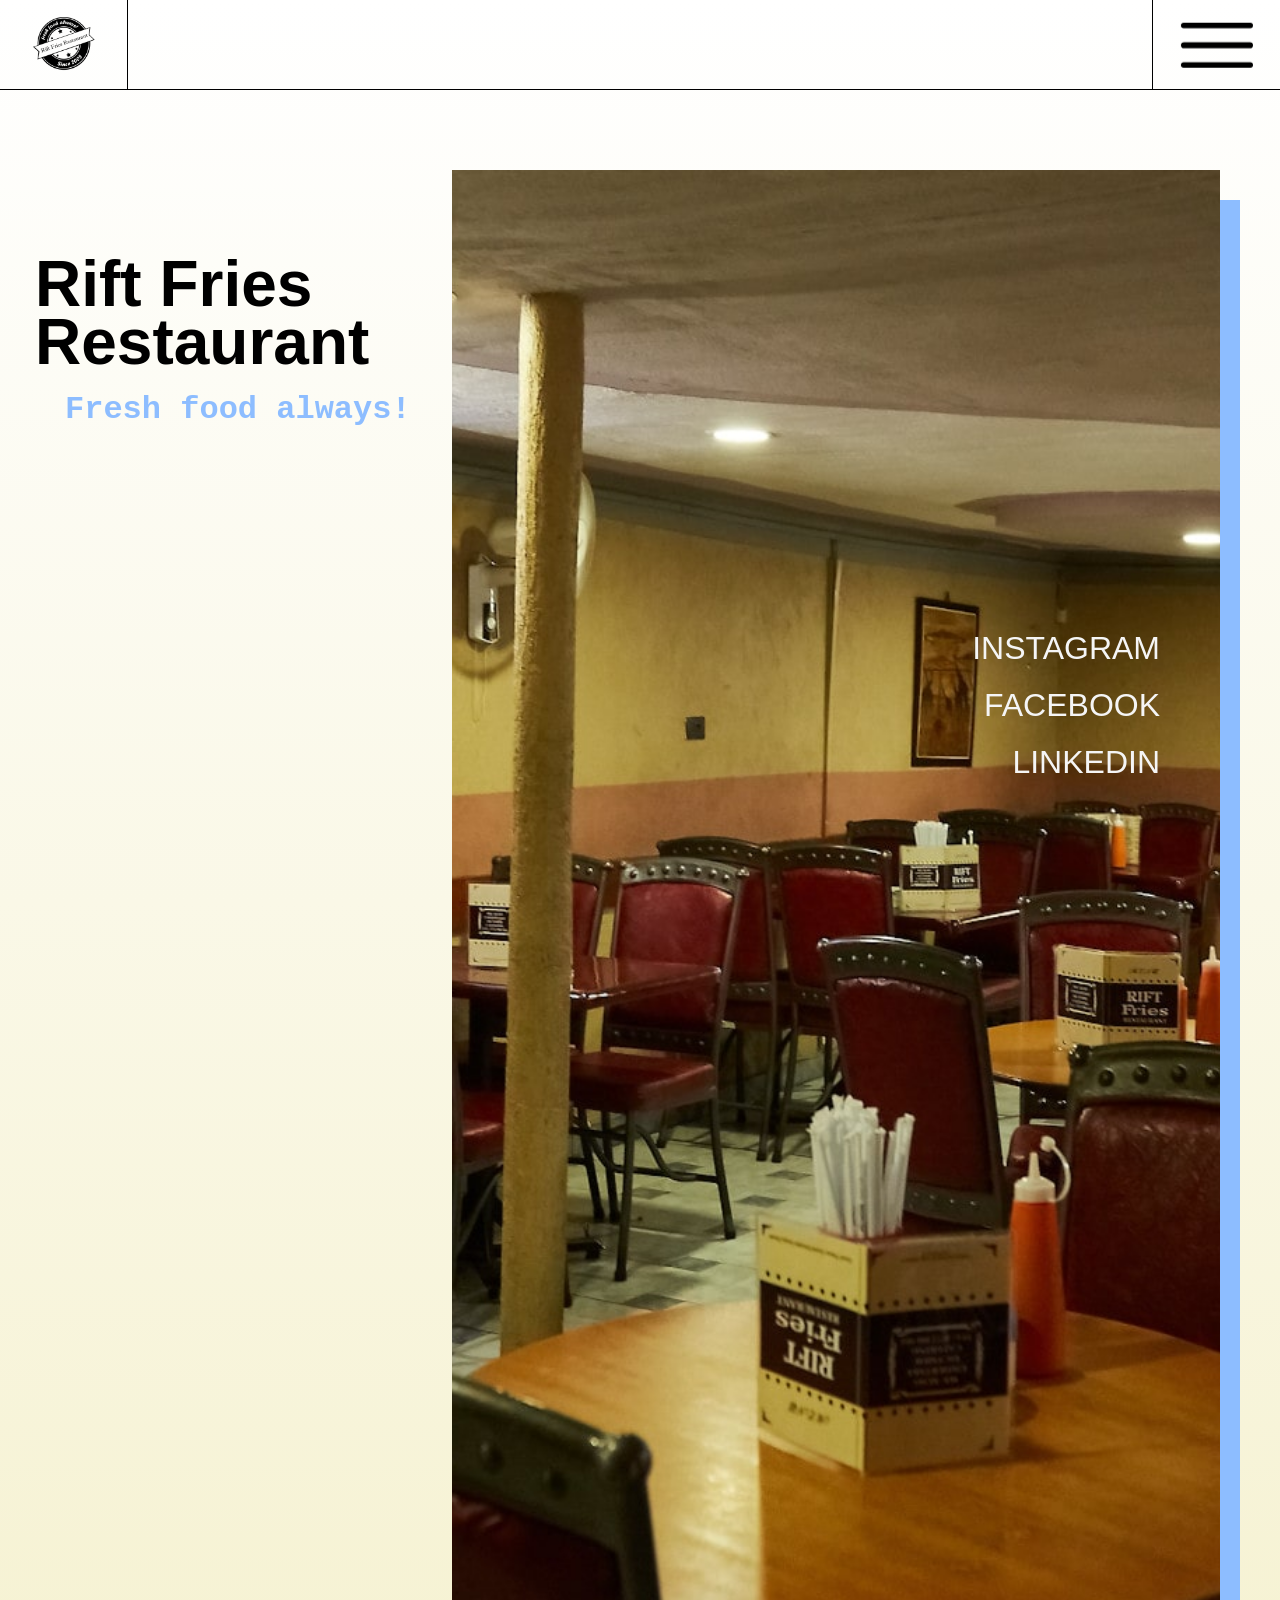
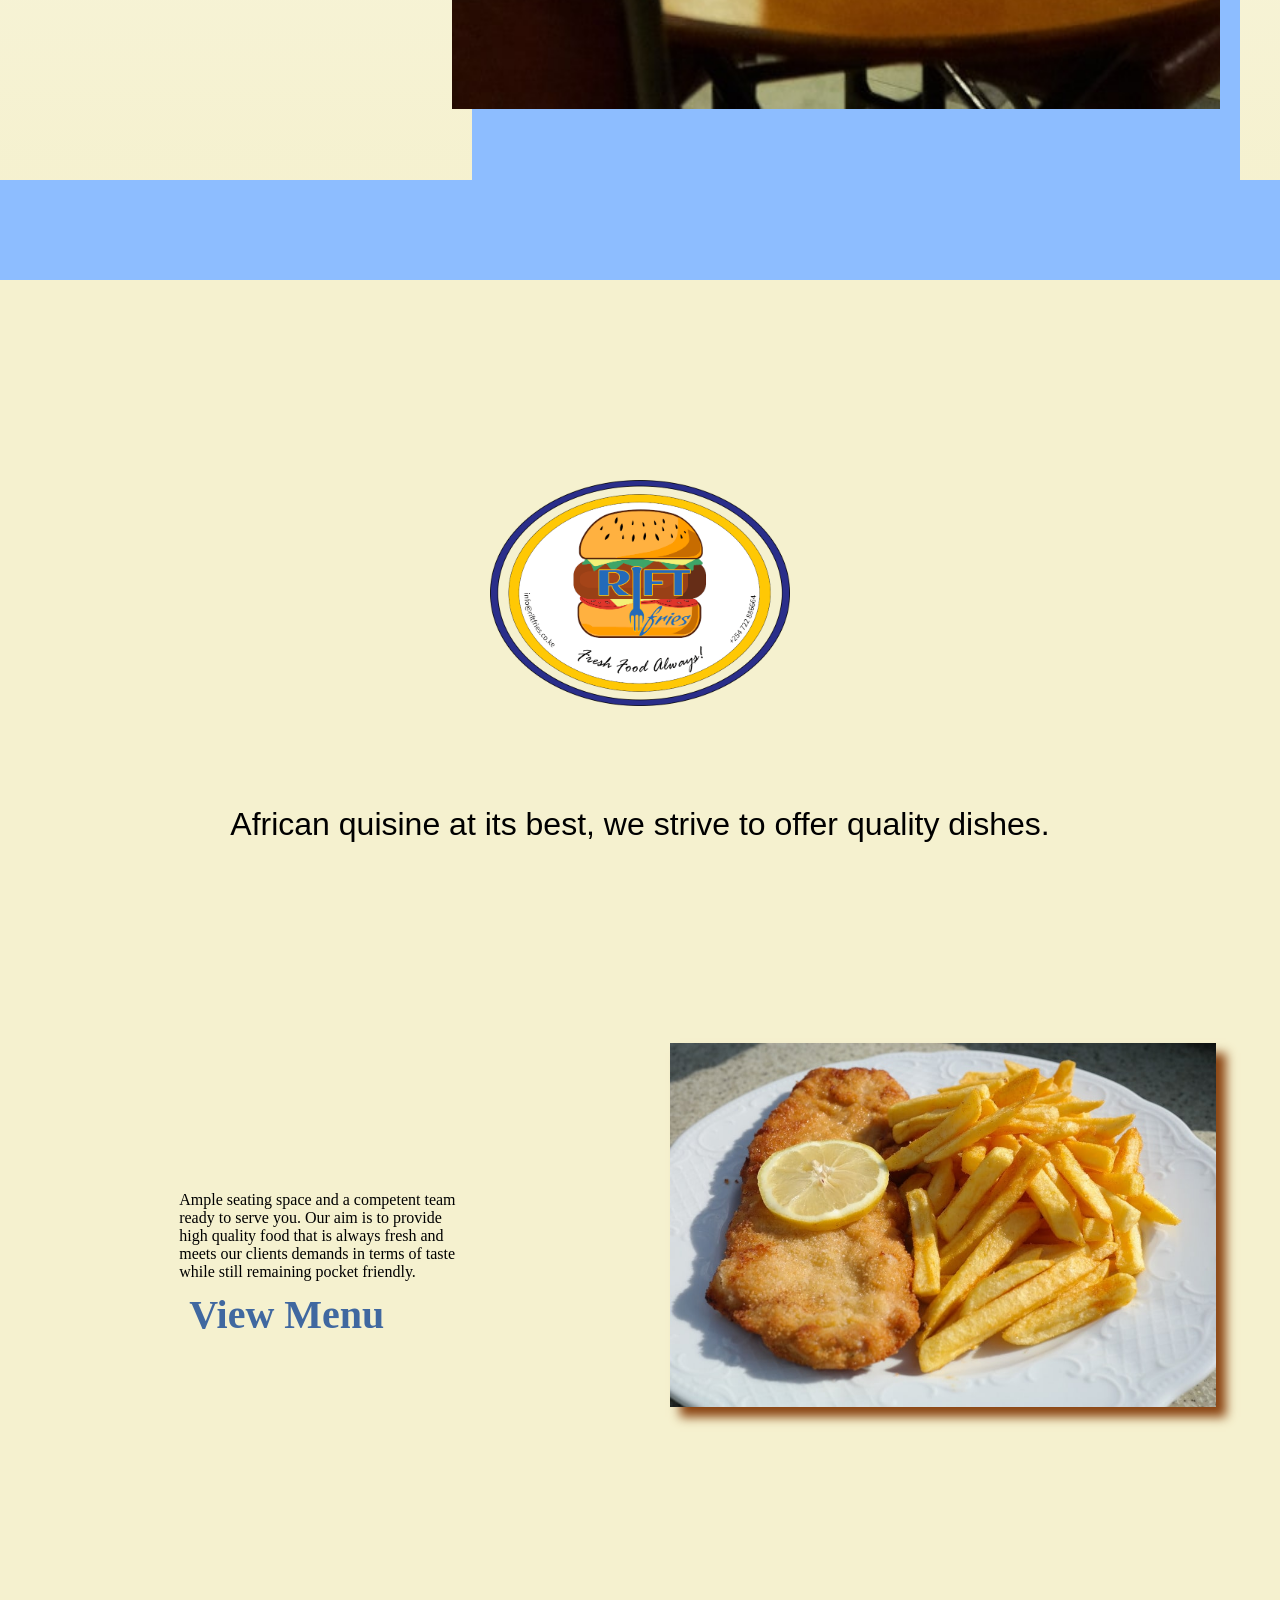
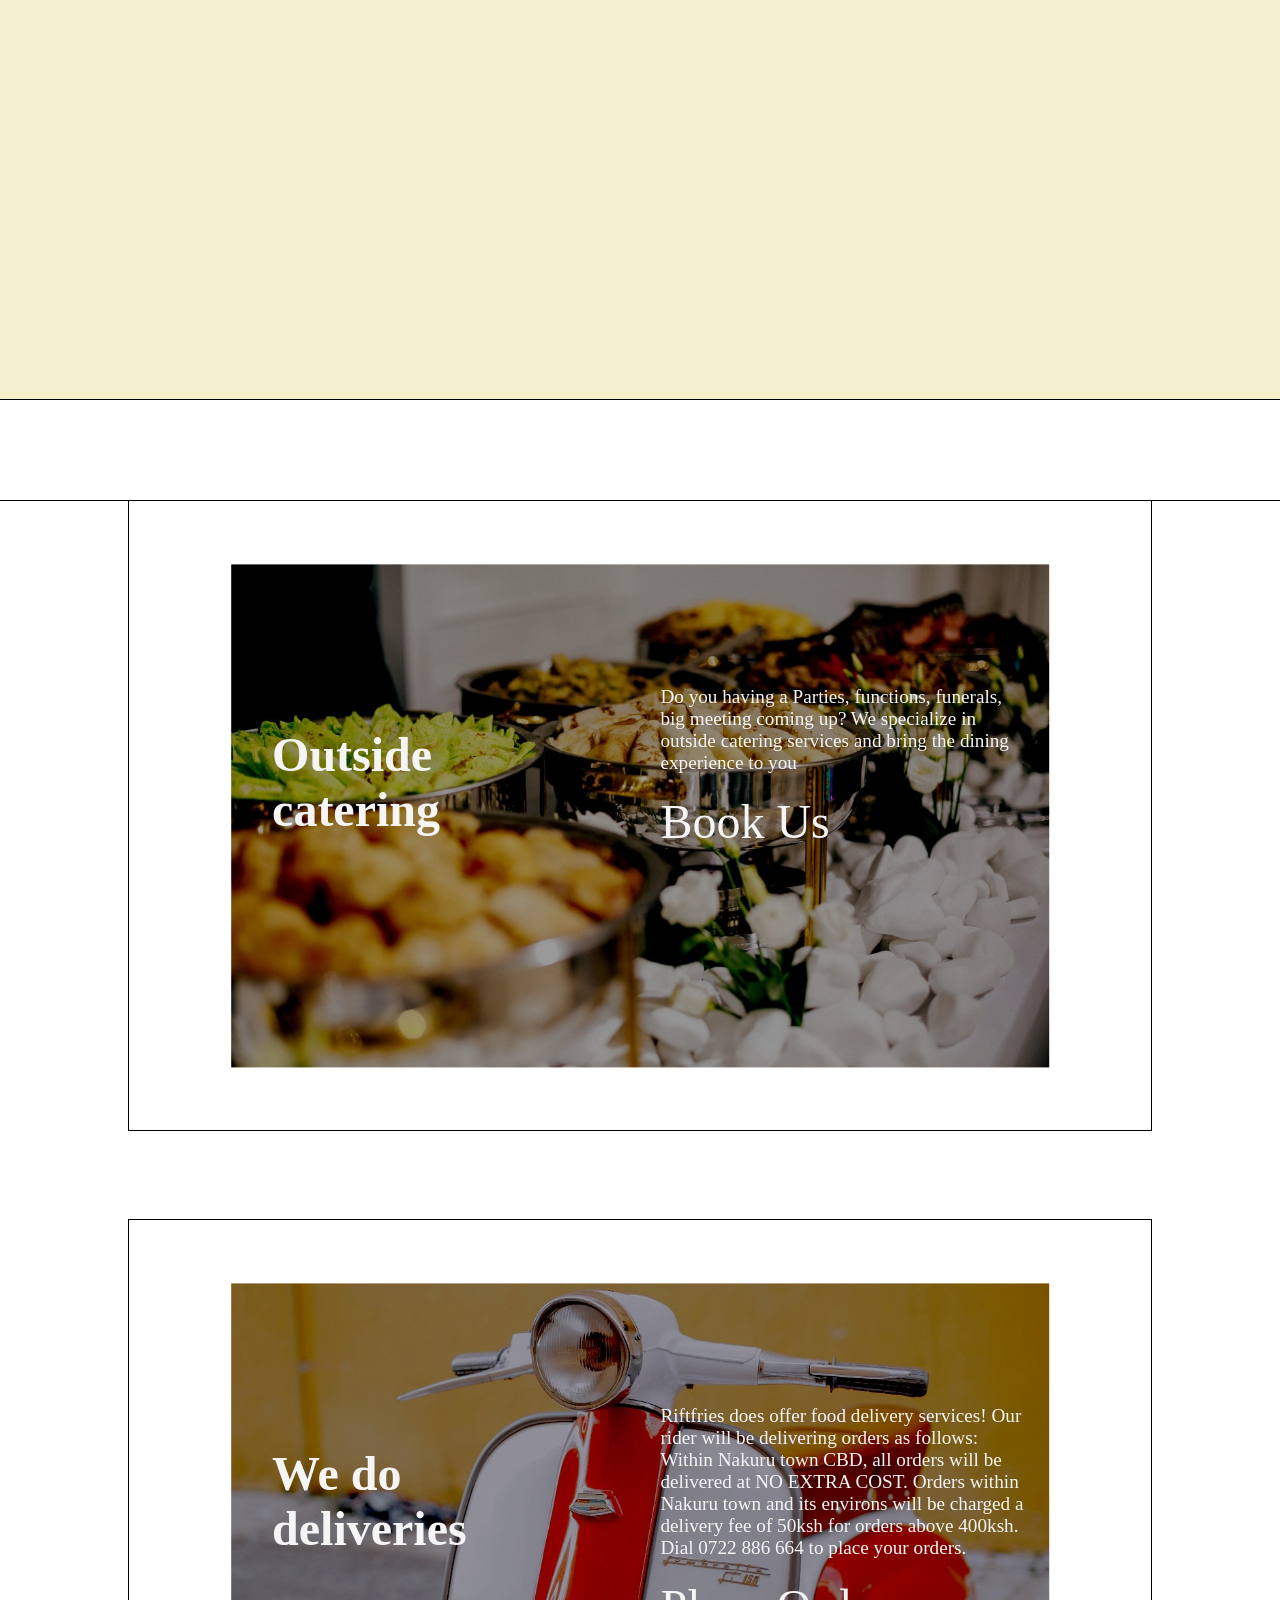
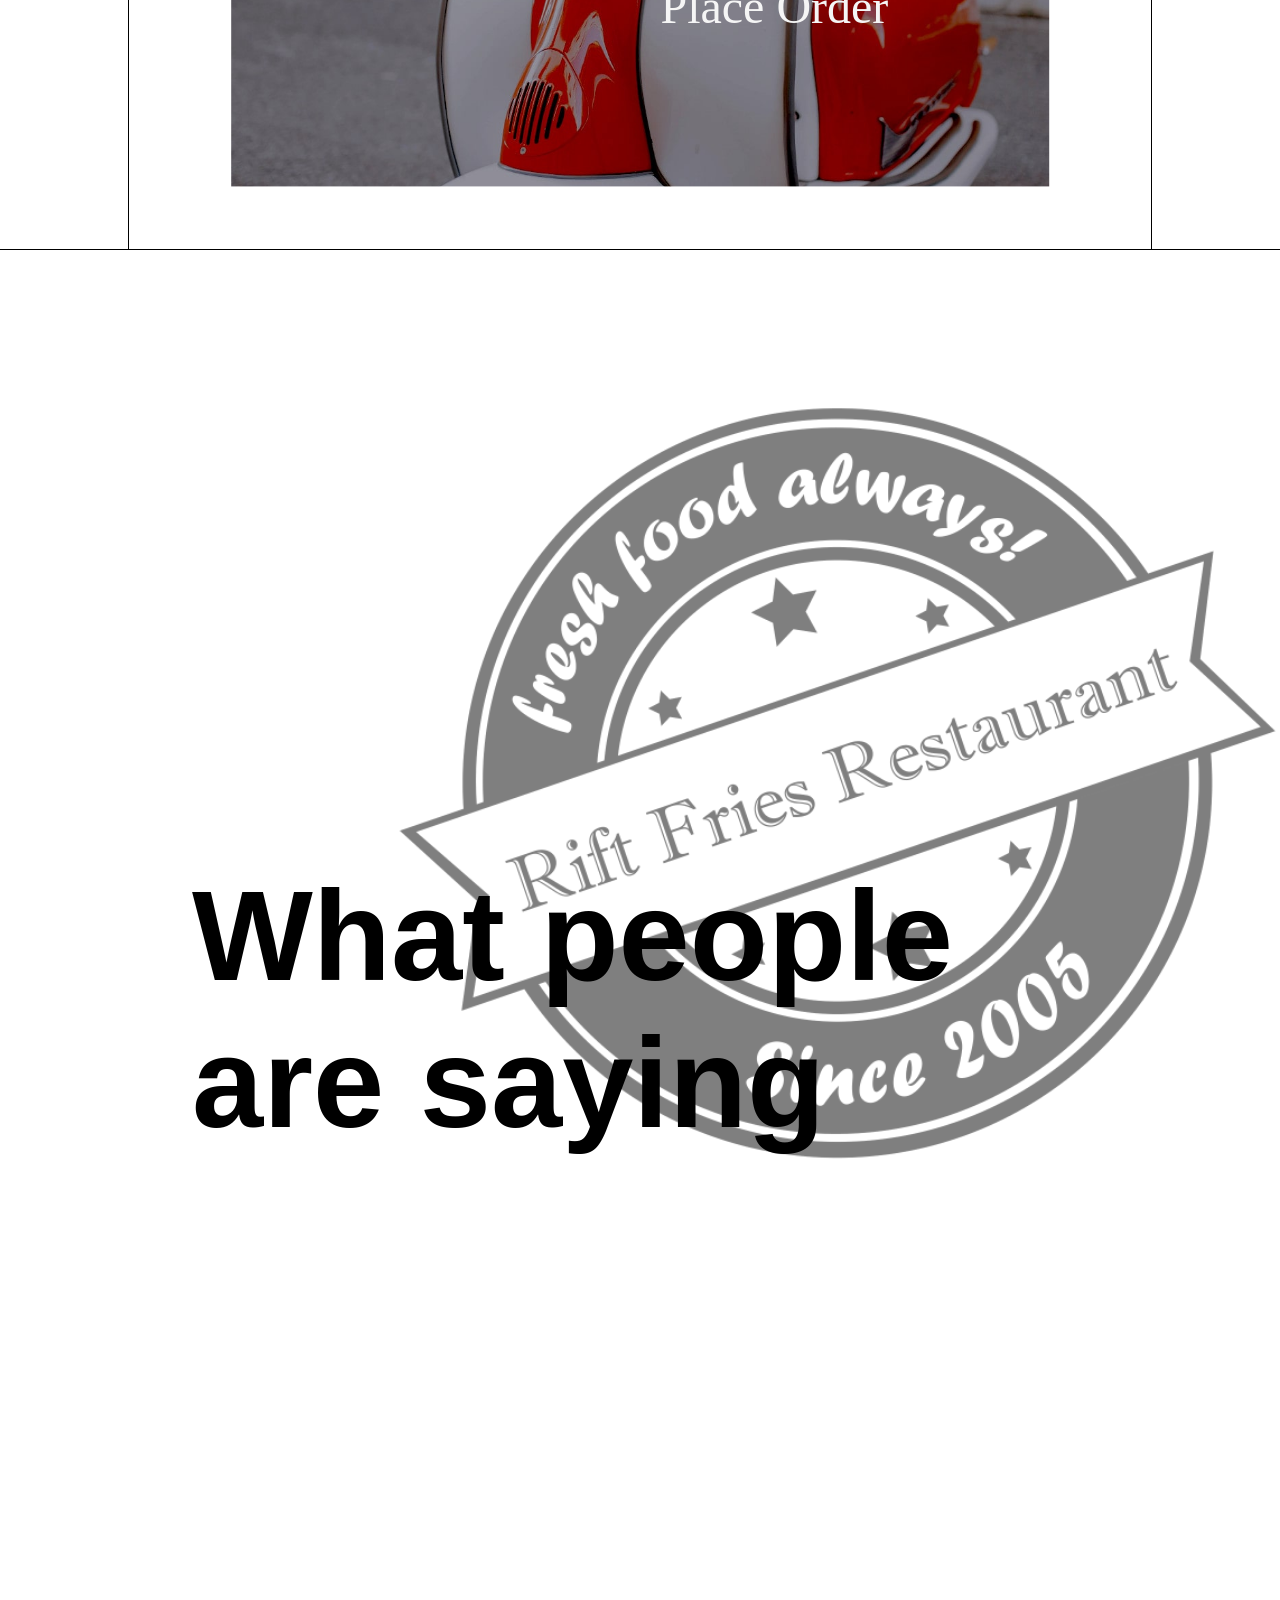
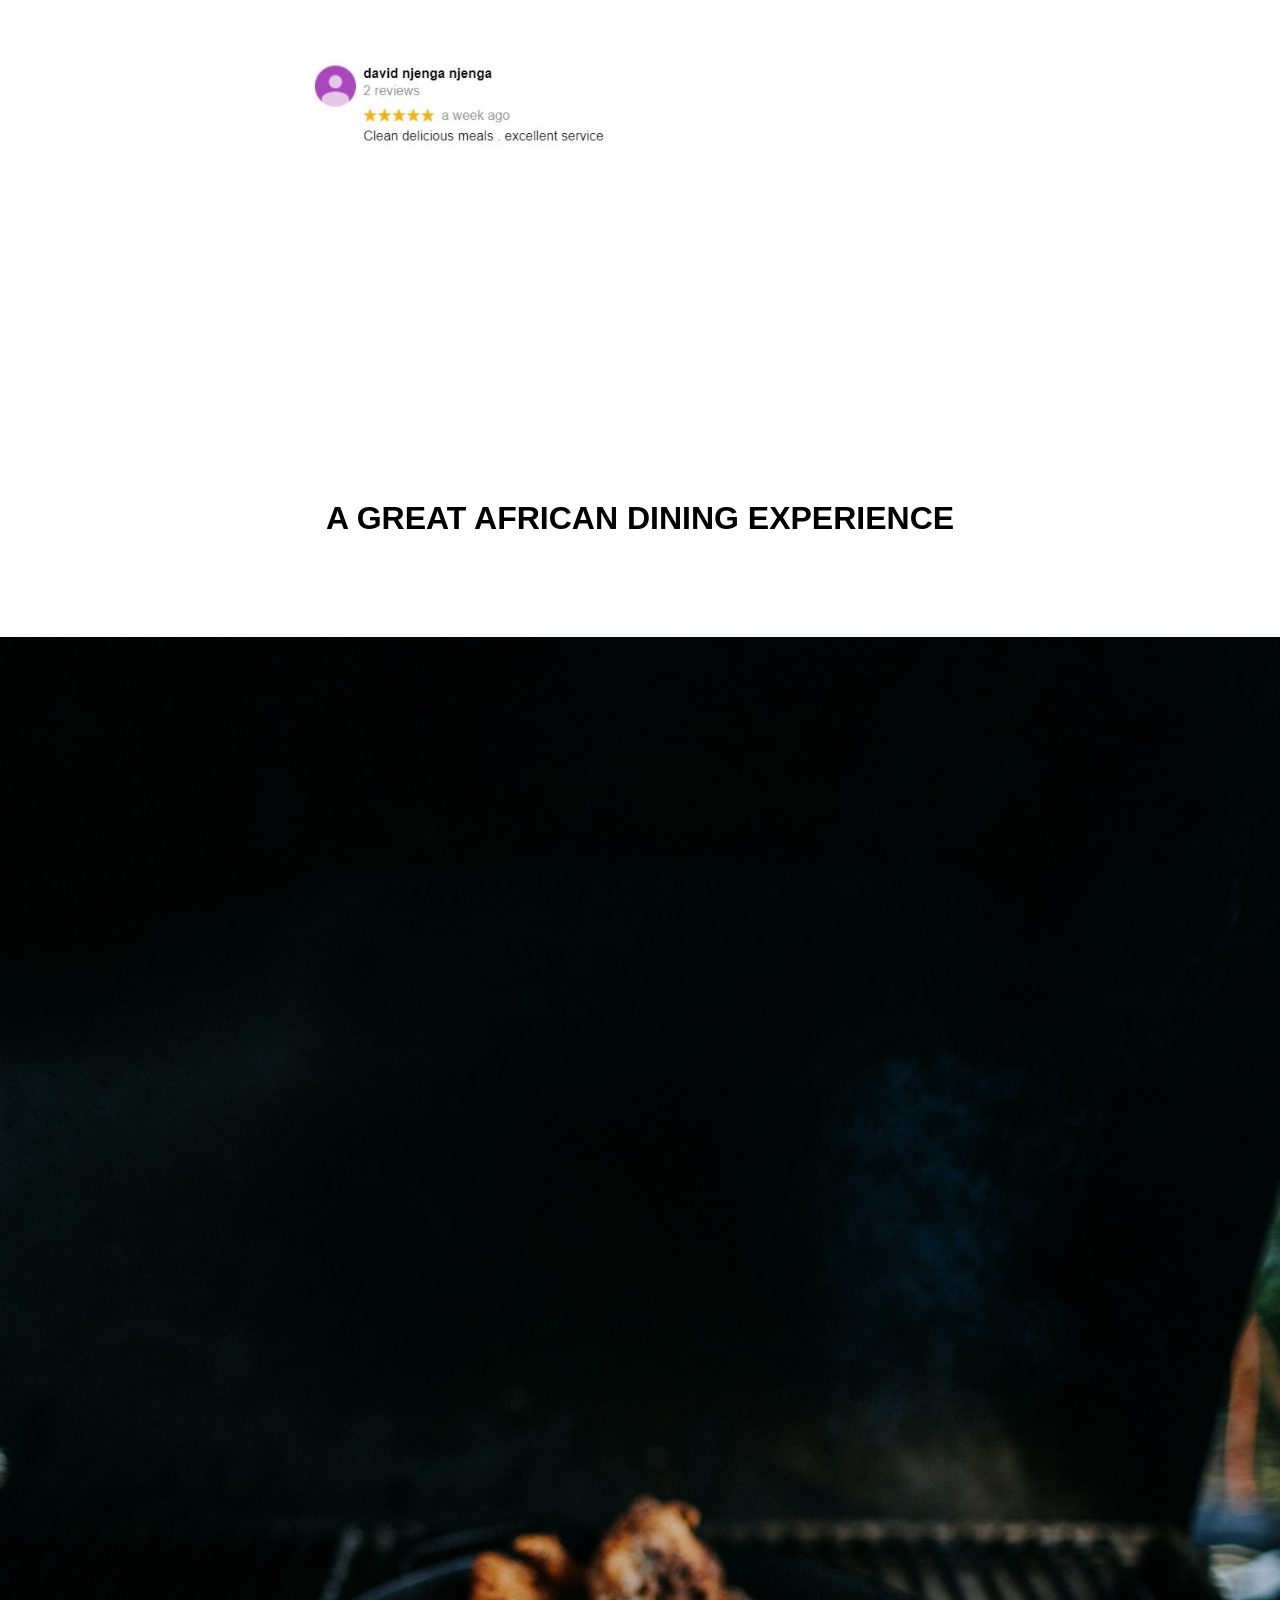
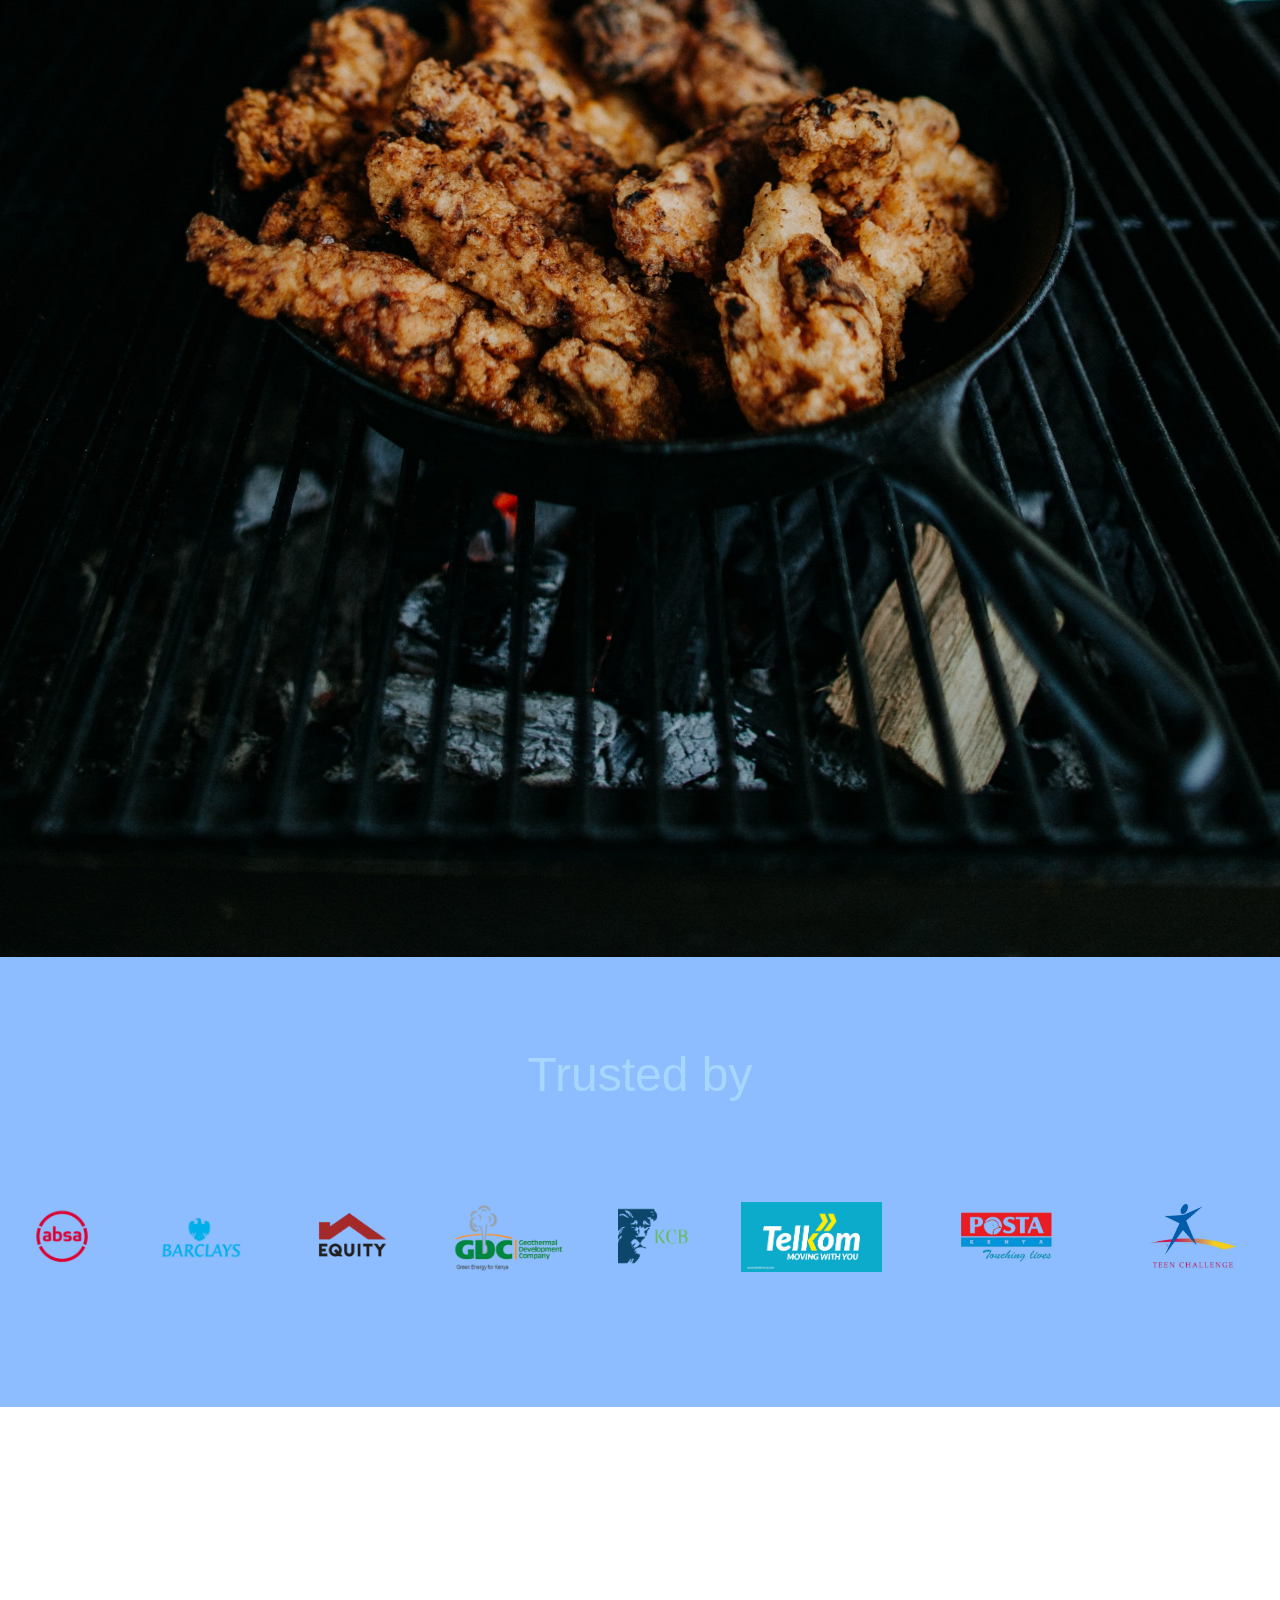
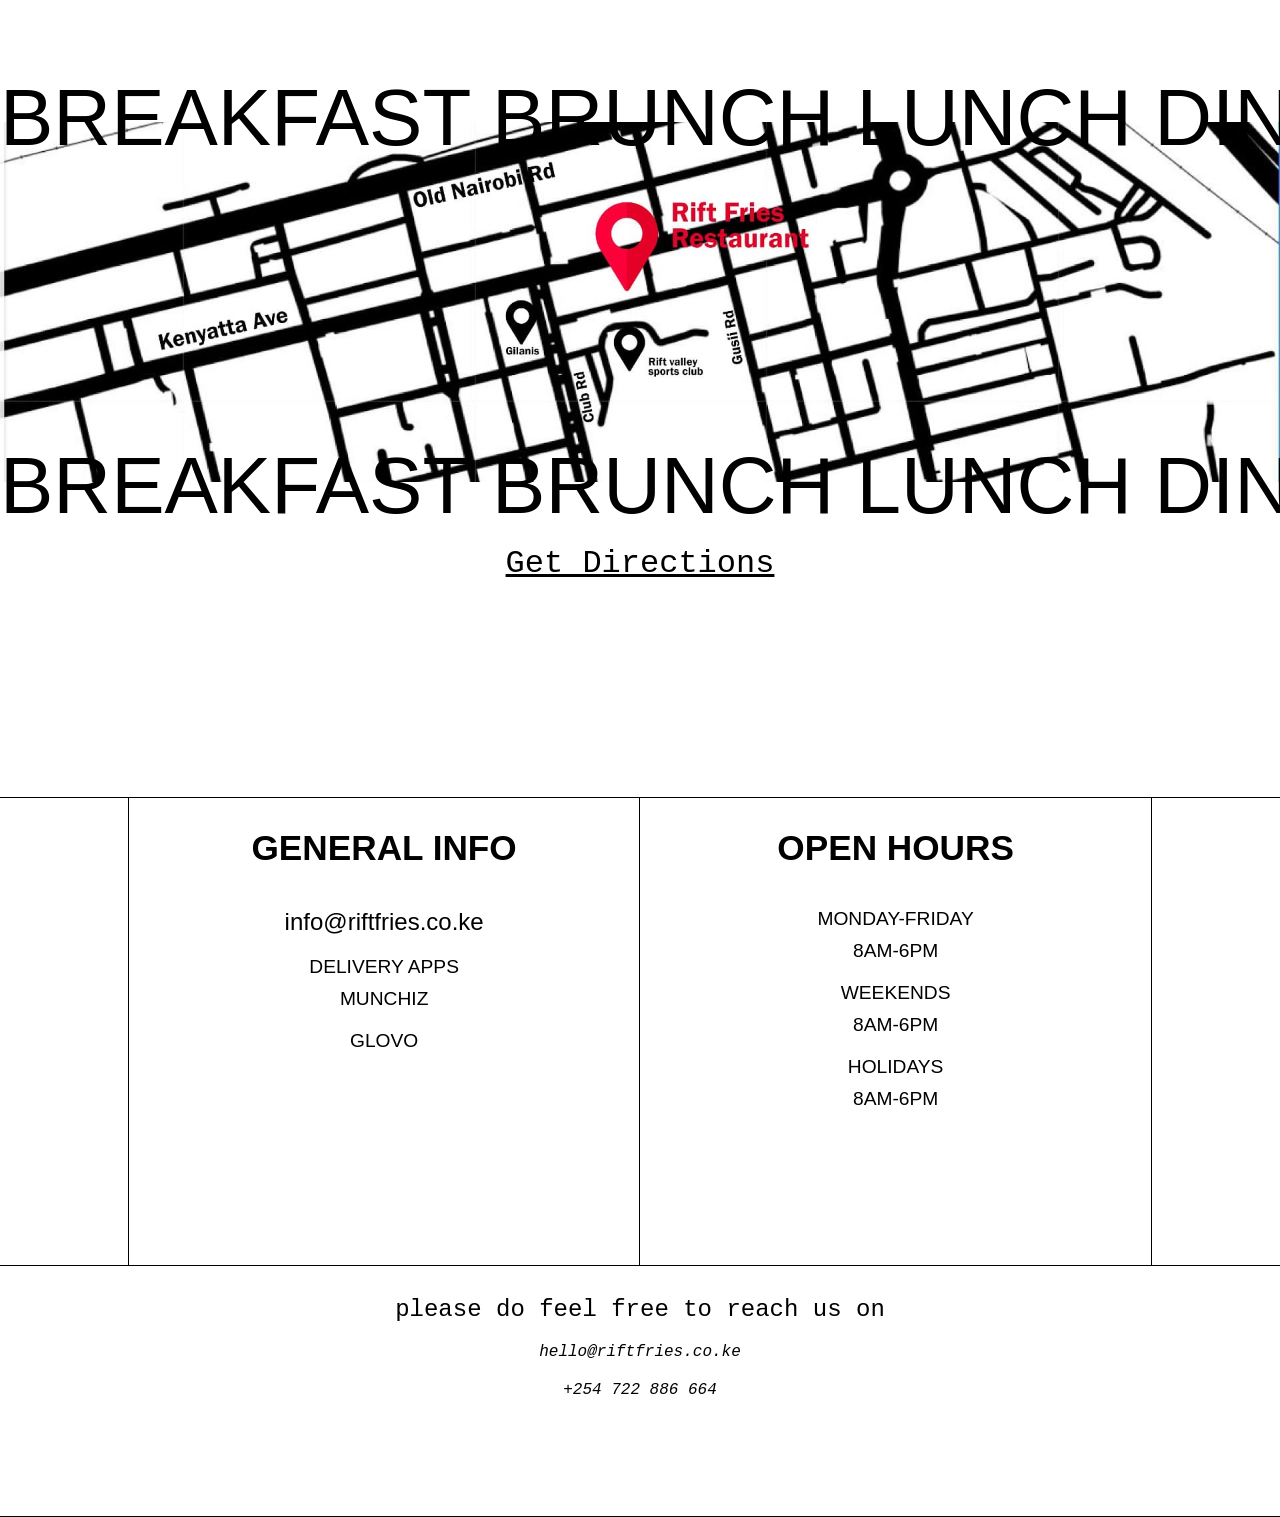
==== index.html @ b3a8d9a4 "first commit" ====
<!DOCTYPE html>

<html lang="en">

<head>

    <!-- Global site tag (gtag.js) - Google Analytics -->

    <script async src="https://www.googletagmanager.com/gtag/js?id=UA-172720296-1"></script>

    <script>
        window.dataLayer = window.dataLayer || [];



        function gtag() {

            dataLayer.push(arguments);

        }

        gtag('js', new Date());



        gtag('config', 'UA-172720296-1');
    </script>

    <link rel="canonical" href="https://www.riftfries.co.ke">

    <link rel="apple-touch-icon" sizes="180x180" href="/assets/img/favicon/apple-touch-icon.png">

    <link rel="icon" type="image/png" sizes="32x32" href="/assets/img/favicon/favicon-32x32.png">

    <link rel="icon" type="image/png" sizes="16x16" href="/assets/img/favicon/favicon-16x16.png">

    <link rel="manifest" href="/assets/img/favicon/site.webmanifest">

    <meta name="msapplication-TileColor" content="#603cba">

    <meta name="theme-color" content="#ffffff">

    <meta name="description" content="Rift Fries is an african cuisine restaurant right in the heart of Nakuru. We guarantee our customers quality meals at great prices. We also do deliveries and offer outside catering prices.">

    <meta charset="UTF-8">

    <meta http-equiv="X-UA-Compatible" content="IE=edge">

    <meta name="viewport" content="width=device-width, initial-scale=1.0">

    <title>Rift Fries Restaurant | Dine in, take away and Delivery</title>

    <link rel="stylesheet" href="/assets/css/main.css">

</head>

<body>
        <div class="loading-screen">
        <svg viewbox="0 0 100 20">
            <defs>
              <linearGradient id="gradient">
                <stop color="#000"/>
              </linearGradient>
              <pattern id="wave" x="0" y="-0.5" width="100%" height="100%" patternUnits="userSpaceOnUse">
                <path id="wavePath" d="M-40 9 Q-30 7 -20 9 T0 9 T20 9 T40 9 T60 9 T80 9 T100 9 T120 9 V20 H-40z" mask="url(#mask)" fill="url(#gradient)"> 
                </path>
              </pattern>
            </defs>
            <text text-anchor="middle" x="50" y="15" font-size="17" fill="white" fill-opacity="0.1">Rift Fries</text>
            <text text-anchor="middle" x="50" y="15" font-size="17" fill="url(#wave)"  fill-opacity="1">Rift Fries</text>
          </svg>
    </div>


    <nav class="modal-delivery" id="modal">

        <button id="modal_close"><img src="/assets/img/close-icon-yellow.svg" alt="icon close"></button>

        <h2>Delivery and take out</h2>

        <p>call us on <a href="tel:+254722886664">+254 722 886 664</a> to place your order, also call and have your meal

            prepped for pick up and given to you in your car. We are open for take out. We only do deliveries withing Nakuru CBD</p>

        <h2>Reservations and catering</h2>

        <p>If you are in need of outside catering services, call us on <a href="tel:+254722886664">+254 722 886 664</a> and let us know what you need.</p>

    </nav>

    <nav class="header" id="header">

        <div class="left"><img src="/assets/img/logos/rift_fries_stamp.png" alt="rift fries restaurant logo secondary "></div>

        <div class="middle"></div>

        <div class="right" id="burger">

            <img class="nav_icon menu_active" src="/assets/img/burger-icon.svg" alt="burger icon">

            <img class="nav_icon" src="/assets/img/close-icon.svg" alt="close icon">

        </div>

    </nav>

    <nav class="menu" id="navMenu">

        <a href="about">About</a>

        <a href="menu">Menu</a>

        <p class="modal_btn">Delivery</p>

        <a class="scrolling" href="#map">Locate us</a>

        <a href="tel:+254722886664" class="bottom-left">+254 722 886 664</a>

        <a href="mail:hello@riftfries.co.ke" class="bottom-right">hello@riftfries.co.ke</a>

    </nav>

    <section class="body banner">

        <div class="left">

            <h1 class="scroll" data-rateY="0.5" data-rateX="0">

                Rift Fries <br> Restaurant</h1>

            <h3 class="scroll" data-rateY="0.5" data-rateX="0">

                Fresh food always!</h3>

        </div>

        <div class="right">

            <div class="image-top">

                <div data-rateY="0.3" data-rateX="0" class="social scroll">

                    <a target="_blank" href="https://www.instagram.com/riftfries/">INSTAGRAM</a>

                    <a target="_blank" href="https://web.facebook.com/Rift-Fries-Restaurant-341779395971350">FACEBOOK</a>

                    <a target="_blank" href="https://www.linkedin.com/company/rift-fries-restaurant">LINKEDIN</a>

                </div>

            </div>

        </div>

        <div class="menu-items">

            <a class="fade" href="./menu">Menu</a>

            <p class="modal_btn fade">Delivery</p>

            <p class="modal_btn fade">Reservations</p>

            <a class="fade" href="#map">Locate us</a>

        </div>

    </section>



    <section class="body part1">



        <img class="fade" src="/assets/img/logos/rift_fries_logo.png" alt="rift fries restaurant logo primary">



        <h3>African quisine at its best, we strive to offer quality dishes.</h3>



        <div class="content">

            <div class="left">

                <h2 class="fade">Dining</h2>

                <p class="fade">Ample seating space and a competent team ready to serve you. Our aim is to provide high quality food that is always fresh and meets our clients demands in terms of taste while still remaining pocket friendly.</p>

                <a class="btn fade" href="./menu">View Menu</a>

            </div>

            <div class="right">

                <img class="fade" src="/assets/img/fries_on_plate.jpg" alt="fish and fries plate">

            </div>

        </div>



    </section>



    <section class="body part2">

        <div class="services">

            <div class="img_back">

                <div class="left">
                    <h2 class="fade">Outside catering</h2>
                </div>

                <div class="right">

                    <p class="fade">Do you having a Parties, functions, funerals, big meeting coming up? We specialize in outside catering services and bring the dining experience to you</p>

                    <a class="fade" href="">Book Us</a>

                </div>

            </div>

        </div>

        <div class="services">

            <div class="img_back">

                <div class="left">
                    <h2 class="fade">We do deliveries</h2>
                </div>

                <div class="right">

                    <p class="fade">Riftfries does offer food delivery services! Our rider will be delivering orders as follows:

                        Within Nakuru town CBD, all orders will be delivered at NO EXTRA COST.

                        Orders within Nakuru town and its environs will be charged a delivery fee of 50ksh for orders above 400ksh.

                        Dial 0722 886 664 to place your orders.</p>

                    <a class="fade" href="tel:+254722886664">Place Order</a>

                </div>

            </div>

        </div>

    </section>



    <section class="body part3">

        <h3 class="fade">What people <br>are saying</h3>

        <img class="stamp" src="/assets/img/logos/rift_fries_stamp.png" alt="rift fries restaurant secondary logo">



        <div class="carousel">

            <img class="reviews" src="/assets/img/reviews/rift_fries_google_review (1).png" alt="customer reviews">

            <img class="reviews" src="/assets/img/reviews/rift_fries_google_review (2).png" alt="customer reviews">

            <img class="reviews" src="/assets/img/reviews/rift_fries_google_review (3).png" alt="customer reviews">

            <img class="reviews" src="/assets/img/reviews/rift_fries_google_review (4).png" alt="customer reviews">

            <img class="reviews" src="/assets/img/reviews/rift_fries_google_review (5).png" alt="customer reviews">

            <img class="reviews" src="/assets/img/reviews/rift_fries_google_review (6).png" alt="customer reviews">

            <img class="reviews" src="/assets/img/reviews/rift_fries_google_review (7).png" alt="customer reviews">

            <img class="reviews" src="/assets/img/reviews/rift_fries_google_review (8).png" alt="customer reviews">

            <img class="reviews" src="/assets/img/reviews/rift_fries_google_review (9).png" alt="customer reviews">

            <img class="reviews" src="/assets/img/reviews/rift_fries_google_review (10).png" alt="customer reviews">

            <img class="reviews" src="/assets/img/reviews/rift_fries_google_review (11).png" alt="customer reviews">

            <img class="reviews" src="/assets/img/reviews/rift_fries_google_review (12).png" alt="customer reviews">

            <img class="reviews" src="/assets/img/reviews/rift_fries_google_review (13).png" alt="customer reviews">

            <img class="reviews" src="/assets/img/reviews/rift_fries_google_review (14).png" alt="customer reviews">

            <img class="reviews" src="/assets/img/reviews/rift_fries_google_review (15).png" alt="customer reviews">

            <img class="reviews" src="/assets/img/reviews/rift_fries_google_review (16).png" alt="customer reviews">

        </div>

    </section>





    <section class="body part4">

        <h4>A GREAT AFRICAN DINING EXPERIENCE</h4>



        <img class="fade" src="/assets/img/chicken.jpg" alt="chicken">



        <div class="partners">

            <span>Trusted by</span>

            <div class="icons">

                <figure>

                    <img class="fade" src="/assets/img/partners/absa-logo.png" alt="absa logo">

                    <img class="fade" src="/assets/img/partners/barclays-logo.png" alt="barclays logo">

                    <img class="fade" src="/assets/img/partners/equity-logo.png" alt="equity logo">

                    <img class="fade" src="/assets/img/partners/gdc-logo.png" alt="gdc logo">

                    <img class="fade" src="/assets/img/partners/kcb-logo.png" alt="kcb logo">

                    <img class="fade" src="/assets/img/partners/telkom-logo.png" alt="telkom logo">

                    <img class="fade" src="/assets/img/partners/posta-logo.png" alt="posta logo">

                    <img class="fade" src="/assets/img/partners/teen-logo.png" alt="teens challenge logo">

                </figure>

            </div>

        </div>



        <div id="map" class="map">

            <span class="text-top">BREAKFAST BRUNCH LUNCH DINNER CATERING BREAKFAST BRUNCH LUNCH DINNER CATERING</span>

            <span class="text-bottom">BREAKFAST BRUNCH LUNCH DINNER CATERING BREAKFAST BRUNCH LUNCH DINNER CATERING</span>

            <a href="https://g.page/rift-fries?share" target="_blank">Get Directions</a>

        </div>


        <div class="details">

            <div class="top">

                <div class="left">

                    <h3 class="more_margin">GENERAL INFO</h3>

                    <a href="mailto:info@riftfries.co.ke">info@riftfries.co.ke</a>

                    <span>DELIVERY APPS</span>

                    <span class="no_margin">MUNCHIZ</span>

                    <span>GLOVO</span>

                </div>

                <div class="right">

                    <h3 class="more_margin">OPEN HOURS</h3>

                    <span>MONDAY-FRIDAY</span>

                    <span class="no_margin">8AM-6PM</span>

                    <span>WEEKENDS</span>

                    <span class="no_margin">8AM-6PM</span>

                    <span>HOLIDAYS</span>

                    <span class="no_margin">8AM-6PM</span>

                </div>

            </div>

            <div class="bottom">

                <h3>please do feel free to reach us on</h3>

                <a href="mailto:hello@riftfries.co.ke">hello@riftfries.co.ke</a>

                <a href="tel:+254722886664">+254 722 886 664</a>

            </div>

        </div>

    </section>

    <script src="/assets/js/jquery.min.js"></script>

    <script src="/assets/js/jquery.validate.min.js"></script>

    <script src="/assets/js/form_validation.js"></script>

    <script src="/assets/js/main.js"></script>

    <script src="/assets/js/carousel.js"></script>

    <script type="application/ld+json">
        {

            "@context": "http://schema.org",

            "@type": "Organization",

            "name": "Rift Fries Restaurant",

            "url": "http://www.riftfries.co.ke",

            "address": "Club Lane, Nakuru",

            "sameAs": [

                "https://www.facebook.com/Rift-Fries-Restaurant-341779395971350/",

                "https://www.instagram.com/riftfries/",

                "https://www.linkedin.com/company/rift-fries-restaurant"

            ]

        }
    </script>

</body>

</html>
---- assets/css/main.css ----
* {
  -webkit-box-sizing: border-box;
          box-sizing: border-box;
  margin: 0;
  padding: 0;
}

/*************************
    Scroll bar
**************************/
/* The emerging W3C standard
   that is currently Firefox-only */
* {
  scrollbar-width: thin;
  scrollbar-color: #5683c0 #fff6a8;
}

/* Works on Chrome/Edge/Safari */
*::-webkit-scrollbar {
  width: 12px;
}

*::-webkit-scrollbar-track {
  background: #fff6a8;
}

*::-webkit-scrollbar-thumb {
  background-color: #5683c0;
  border-radius: 20px;
  border: 3px solid #fff6a8;
}

/***********LOADING SCREEN****************/
.loading-screen {
  position: fixed;
  top: 0;
  left: 0;
  width: 100%;
  height: 100vh;
  z-index: 250;
  background: -webkit-gradient(linear, left top, left bottom, from(#ffff), to(#f5f1cf));
  background: linear-gradient(180deg, #ffff, #f5f1cf);
  background-size: cover;
  font-family: "Cabin Condensed", sans-serif;
  display: -webkit-box;
  display: -ms-flexbox;
  display: flex;
  -webkit-box-orient: vertical;
  -webkit-box-direction: normal;
      -ms-flex-direction: column;
          flex-direction: column;
  -webkit-box-pack: center;
      -ms-flex-pack: center;
          justify-content: center;
  -webkit-box-align: center;
      -ms-flex-align: center;
          align-items: center;
  -webkit-transition: 1s ease-out;
  transition: 1s ease-out;
  opacity: 1;
}

.loading-screen.hide {
  opacity: 0 !important;
  -webkit-transition: 1s ease-out;
  transition: 1s ease-out;
}

.loading-screen svg {
  font-weight: bold;
  max-width: 50vw;
  height: 100%;
}

#wavePath {
  -webkit-animation: loading 1.5s infinite;
          animation: loading 1.5s infinite;
}

@-webkit-keyframes loading {
  0% {
    -webkit-transform: translate(0, 0);
            transform: translate(0, 0);
  }
  100% {
    -webkit-transform: translate(40%, 0);
            transform: translate(40%, 0);
  }
}

@keyframes loading {
  0% {
    -webkit-transform: translate(0, 0);
            transform: translate(0, 0);
  }
  100% {
    -webkit-transform: translate(40%, 0);
            transform: translate(40%, 0);
  }
}

/***********EOF LOADING SCREEN**************/
nav.header {
  position: fixed;
  top: 0;
  left: 0;
  width: 100%;
  height: 10vh;
  border-bottom: 1px solid black;
  display: -webkit-box;
  display: -ms-flexbox;
  display: flex;
  -webkit-box-orient: horizontal;
  -webkit-box-direction: normal;
      -ms-flex-direction: row;
          flex-direction: row;
  z-index: 100;
  -webkit-transition: 1s;
  transition: 1s;
}

nav.header.menu_active {
  background: #f5f1cf;
}

nav.header .left {
  display: -webkit-box;
  display: -ms-flexbox;
  display: flex;
  -webkit-box-pack: center;
      -ms-flex-pack: center;
          justify-content: center;
  -webkit-box-align: center;
      -ms-flex-align: center;
          align-items: center;
  -ms-flex-line-pack: center;
      align-content: center;
  width: 10%;
  border-right: 1px solid black;
}

nav.header .left img {
  width: 50%;
}

nav.header .right {
  position: relative;
  width: 10%;
  border-left: 1px solid black;
  display: -webkit-box;
  display: -ms-flexbox;
  display: flex;
  -webkit-box-pack: center;
      -ms-flex-pack: center;
          justify-content: center;
  -ms-flex-line-pack: center;
      align-content: center;
  cursor: pointer;
}

nav.header .right img {
  position: absolute;
  top: 50%;
  left: 50%;
  height: 50%;
  -webkit-transform-origin: bottom;
          transform-origin: bottom;
  -webkit-transition: 1s;
  transition: 1s;
  -webkit-transform: translate(-50%, -50%) scaleY(0) scaleX(1);
          transform: translate(-50%, -50%) scaleY(0) scaleX(1);
}

nav.header .right img.menu_active {
  -webkit-animation: pop-up forwards 1s;
          animation: pop-up forwards 1s;
}

nav.header .middle {
  width: 80%;
}

@-webkit-keyframes pop-up {
  0% {
    -webkit-transform: translate(-50%, -50%) scaleY(0);
            transform: translate(-50%, -50%) scaleY(0);
  }
  100% {
    -webkit-transform: translate(-50%, -50%) scaleY(1);
            transform: translate(-50%, -50%) scaleY(1);
  }
}

@keyframes pop-up {
  0% {
    -webkit-transform: translate(-50%, -50%) scaleY(0);
            transform: translate(-50%, -50%) scaleY(0);
  }
  100% {
    -webkit-transform: translate(-50%, -50%) scaleY(1);
            transform: translate(-50%, -50%) scaleY(1);
  }
}

nav.menu {
  position: fixed;
  right: 0;
  top: 10vh;
  width: 40vw;
  height: 90vh;
  background: whitesmoke;
  display: -webkit-box;
  display: -ms-flexbox;
  display: flex;
  -webkit-box-orient: vertical;
  -webkit-box-direction: normal;
      -ms-flex-direction: column;
          flex-direction: column;
  padding: 10% 0 0 10%;
  -webkit-transform: scaleX(0);
          transform: scaleX(0);
  -webkit-transform-origin: right;
          transform-origin: right;
  -webkit-transition: 1s;
  transition: 1s;
  z-index: 100;
  border-left: 1px solid black;
}

nav.menu.menu_active {
  -webkit-transform: scaleX(1);
          transform: scaleX(1);
  background: #f5f1cf;
}

nav.menu.menu_active a {
  opacity: 1;
  -webkit-transition: 3s;
  transition: 3s;
}

nav.menu.menu_active p {
  opacity: 1;
  -webkit-transition: 3s;
  transition: 3s;
}

nav.menu a {
  color: black;
  text-decoration: none;
  font-size: 4rem;
  font-family: "Segoe UI", Tahoma, Geneva, Verdana, sans-serif;
  font-weight: bold;
  margin-bottom: 35px;
  opacity: 0;
  -webkit-transition: 1s;
  transition: 1s;
}

nav.menu p {
  color: black;
  text-decoration: none;
  font-size: 4rem;
  font-family: "Segoe UI", Tahoma, Geneva, Verdana, sans-serif;
  font-weight: bold;
  margin-bottom: 35px;
  opacity: 0;
  -webkit-transition: 1s;
  transition: 1s;
  cursor: pointer;
}

nav.menu .bottom-left {
  position: absolute;
  bottom: 0;
  left: 30px;
  font-size: 1.2rem;
  font-weight: 400;
}

nav.menu .bottom-right {
  position: absolute;
  bottom: 0;
  right: 20px;
  font-size: 1.2rem;
  font-weight: 400;
}

nav.modal-delivery {
  position: fixed;
  top: 0;
  left: 0;
  width: 100%;
  height: 45vh;
  background: #5683c0;
  z-index: 120;
  -webkit-transform: scaleY(0);
          transform: scaleY(0);
  -webkit-transform-origin: top;
          transform-origin: top;
  text-align: center;
  display: -webkit-box;
  display: -ms-flexbox;
  display: flex;
  -webkit-box-orient: vertical;
  -webkit-box-direction: normal;
      -ms-flex-direction: column;
          flex-direction: column;
  padding-top: 50px;
  -webkit-transition: 1s;
  transition: 1s;
}

nav.modal-delivery.modal_active {
  -webkit-transform: scaleY(1);
          transform: scaleY(1);
  -webkit-transition: 1s;
  transition: 1s;
}

nav.modal-delivery button {
  position: absolute;
  top: 20px;
  right: 40px;
  width: 50px;
  height: 50px;
  background: none;
  border: none;
}

nav.modal-delivery button img {
  width: 100%;
}

nav.modal-delivery h2 {
  font-size: 2.5rem;
  font-family: Impact, Haettenschweiler, "Arial Narrow Bold", sans-serif;
  color: #f5f1cf;
}

nav.modal-delivery p {
  font-size: 1.5rem;
  font-family: -apple-system, BlinkMacSystemFont, "Segoe UI", Roboto, Oxygen, Ubuntu, Cantarell, "Open Sans", "Helvetica Neue", sans-serif;
  width: 70%;
  margin: 10px auto 40px auto;
  color: #f5f1cf;
}

section.banner {
  position: relative;
  display: -webkit-box;
  display: -ms-flexbox;
  display: flex;
  height: 200vh;
  width: 100%;
  background: -webkit-gradient(linear, left top, left bottom, from(#ffff), to(#f5f1cf));
  background: linear-gradient(180deg, #ffff, #f5f1cf);
}

section.banner .left {
  position: absolute;
  top: 20vw;
  left: 0;
  width: 40vw;
  padding-left: 35px;
}

section.banner .left h1 {
  font-family: Impact, Haettenschweiler, "Arial Narrow Bold", sans-serif;
  font-size: 6rem;
  line-height: 90%;
  pointer-events: none;
  -webkit-transition: 200ms;
  transition: 200ms;
}

section.banner .left h3 {
  margin: 20px 30px;
  font-family: "Courier New", Courier, monospace;
  font-size: 2.5rem;
  color: #8dbdff;
  pointer-events: none;
  -webkit-transition: 200ms;
  transition: 200ms;
}

section.banner .right {
  position: absolute;
  top: 200px;
  right: 40px;
  width: 60vw;
  height: 90%;
  background: #8dbdff;
  -webkit-transform-origin: right;
          transform-origin: right;
}

section.banner .right::after {
  content: "";
  position: absolute;
  background: #4068a0;
  top: -30px;
  left: -20px;
  width: 100%;
  height: 100%;
  -webkit-animation: slide-in 1s;
          animation: slide-in 1s;
  -webkit-transform-origin: left;
          transform-origin: left;
  -webkit-transform: scaleX(0);
          transform: scaleX(0);
}

@-webkit-keyframes slide-in {
  0% {
    -webkit-transform: scaleX(1.2);
            transform: scaleX(1.2);
  }
  100% {
    -webkit-transform: scaleX(0);
            transform: scaleX(0);
  }
}

@keyframes slide-in {
  0% {
    -webkit-transform: scaleX(1.2);
            transform: scaleX(1.2);
  }
  100% {
    -webkit-transform: scaleX(0);
            transform: scaleX(0);
  }
}

section.banner .right .image-top {
  position: absolute;
  top: -30px;
  left: -20px;
  width: 100%;
  height: 95%;
  background-image: url(/assets/img/back-2.jpeg);
  background-position: center;
  background-size: auto 100%;
}

section.banner .right .image-top .social {
  position: absolute;
  display: -webkit-box;
  display: -ms-flexbox;
  display: flex;
  -webkit-box-orient: vertical;
  -webkit-box-direction: normal;
      -ms-flex-direction: column;
          flex-direction: column;
  text-align: right;
  right: 50px;
  top: 50vh;
  -webkit-transition: 100ms;
  transition: 100ms;
}

section.banner .right .image-top .social a {
  color: whitesmoke;
  font-family: Impact, Haettenschweiler, "Arial Narrow Bold", sans-serif;
  font-size: 2rem;
  margin: 10px;
  text-decoration: none;
}

section.banner .menu-items {
  position: absolute;
  display: -webkit-box;
  display: -ms-flexbox;
  display: flex;
  -webkit-box-orient: horizontal;
  -webkit-box-direction: normal;
      -ms-flex-direction: row;
          flex-direction: row;
  bottom: -80px;
  left: 0;
  height: 100px;
  width: 100%;
  background: #8dbdff;
  -webkit-box-pack: center;
      -ms-flex-pack: center;
          justify-content: center;
  -webkit-box-align: center;
      -ms-flex-align: center;
          align-items: center;
  overflow: visible;
  z-index: 50;
}

section.banner .menu-items a {
  font-family: "Franklin Gothic Medium", "Arial Narrow", Arial, sans-serif;
  font-size: 2rem;
  color: whitesmoke;
  text-decoration: none;
  margin: 0 auto;
  opacity: 0;
  -webkit-transition: 2s;
  transition: 2s;
}

section.banner .menu-items a.fade-in {
  opacity: 1;
  -webkit-transition: 2s;
  transition: 2s;
}

section.banner .menu-items p {
  font-family: "Franklin Gothic Medium", "Arial Narrow", Arial, sans-serif;
  font-size: 2rem;
  color: whitesmoke;
  text-decoration: none;
  margin: 0 auto;
  cursor: pointer;
  opacity: 0;
  -webkit-transition: 2s;
  transition: 2s;
}

section.banner .menu-items p.fade-in {
  opacity: 1;
  -webkit-transition: 2s;
  transition: 2s;
}

.body.menu_active {
  -webkit-transform: translate(-40%, 0);
          transform: translate(-40%, 0);
}

section.body {
  position: relative;
  display: -webkit-box;
  display: -ms-flexbox;
  display: flex;
  -webkit-box-orient: vertical;
  -webkit-box-direction: normal;
      -ms-flex-direction: column;
          flex-direction: column;
  height: 200vh;
  width: 100%;
  -webkit-transition: 1s;
  transition: 1s;
}

section.body.part1 {
  padding-top: 20vh;
  border-bottom: 1px solid black;
  background: #f5f1cf;
}

section.body.part1 h3 {
  font-size: 2rem;
  font-family: "Gill Sans", "Gill Sans MT", Calibri, "Trebuchet MS", sans-serif;
  font-weight: 100;
  text-align: center;
}

section.body.part1 img {
  position: relative;
  width: 300px;
  height: auto;
  margin: 100px auto;
  opacity: 0;
  -webkit-transition: 1s;
  transition: 1s;
  -webkit-transform: scale(0.5);
          transform: scale(0.5);
}

section.body.part1 img.fade-in {
  -webkit-transform: scale(1);
          transform: scale(1);
  -webkit-animation: pop 1s;
          animation: pop 1s;
  opacity: 1;
}

@-webkit-keyframes pop {
  0% {
    -webkit-transform: scale(1);
            transform: scale(1);
  }
  70% {
    -webkit-transform: scale(1.2);
            transform: scale(1.2);
  }
  100% {
    -webkit-transform: scale(1);
            transform: scale(1);
  }
}

@keyframes pop {
  0% {
    -webkit-transform: scale(1);
            transform: scale(1);
  }
  70% {
    -webkit-transform: scale(1.2);
            transform: scale(1.2);
  }
  100% {
    -webkit-transform: scale(1);
            transform: scale(1);
  }
}

section.body.part1 .content {
  position: relative;
  width: 90%;
  height: 90vh;
  display: -webkit-box;
  display: -ms-flexbox;
  display: flex;
  -webkit-box-orient: horizontal;
  -webkit-box-direction: normal;
      -ms-flex-direction: row;
          flex-direction: row;
  margin: 100px auto;
}

section.body.part1 .content .left {
  position: relative;
  display: -webkit-box;
  display: -ms-flexbox;
  display: flex;
  -webkit-box-orient: vertical;
  -webkit-box-direction: normal;
      -ms-flex-direction: column;
          flex-direction: column;
  text-align: left;
  width: 100%;
  padding-top: 15%;
  padding-left: 10%;
}

section.body.part1 .content .left h2 {
  font-size: 3rem;
  font-family: Cambria, Cochin, Georgia, Times, "Times New Roman", serif;
  margin: 10px 0;
  -webkit-transform: scale(0.3);
          transform: scale(0.3);
  opacity: 0;
  -webkit-transition: 1s ease;
  transition: 1s ease;
}

section.body.part1 .content .left h2.fade-in {
  -webkit-transform: scale(1);
          transform: scale(1);
  opacity: 1;
  -webkit-transition: 1s ease;
  transition: 1s ease;
}

section.body.part1 .content .left p {
  font-family: Cambria, Cochin, Georgia, Times, "Times New Roman", serif;
  width: 60%;
  font-size: 1rem;
  -webkit-transform: scale(0.3);
          transform: scale(0.3);
  opacity: 0;
  -webkit-transition: 1s ease;
  transition: 1s ease;
}

section.body.part1 .content .left p.fade-in {
  -webkit-transform: scale(1);
          transform: scale(1);
  opacity: 1;
  -webkit-transition: 1s ease;
  transition: 1s ease;
}

section.body.part1 .content .left a {
  font-family: Cambria, Cochin, Georgia, Times, "Times New Roman", serif;
  margin: 10px 10px;
  text-decoration: none;
  color: #4068a0;
  font-size: 2.5rem;
  font-weight: bold;
  -webkit-transform: scale(0.3);
          transform: scale(0.3);
  opacity: 0;
  -webkit-transition: 1s ease;
  transition: 1s ease;
}

section.body.part1 .content .left a.fade-in {
  -webkit-transform: scale(1);
          transform: scale(1);
  opacity: 1;
  -webkit-transition: 1s ease;
  transition: 1s ease;
}

section.body.part1 .content .right {
  position: relative;
  display: -webkit-box;
  display: -ms-flexbox;
  display: flex;
  -webkit-box-orient: vertical;
  -webkit-box-direction: normal;
      -ms-flex-direction: column;
          flex-direction: column;
  text-align: left;
  width: 100%;
}

section.body.part1 .content .right img {
  width: 100%;
  -webkit-box-shadow: 10px 10px 10px saddlebrown;
          box-shadow: 10px 10px 10px saddlebrown;
}

section.body.part2 {
  background: #fff;
  width: 100%;
  height: 150vh;
  margin: 100px 0;
  border-top: 1px solid black;
  border-bottom: 1px solid black;
}

section.body.part2 .services {
  position: relative;
  margin: 0 auto;
  width: 80%;
  height: 70vh;
  border: 1px solid black;
  border-top: none;
}

section.body.part2 .services:nth-of-type(1) .img_back {
  background: url(/assets/img/outside_catering.jpg);
  background-position: center;
  background-size: cover;
}

section.body.part2 .services:nth-of-type(2) {
  border-top: 1px solid black;
  border-bottom: none;
  margin: auto auto 0 auto;
}

section.body.part2 .services:nth-of-type(2) .img_back {
  background: url(/assets/img/delivery_bike.jpg);
  background-position: center;
  background-size: cover;
}

section.body.part2 .services .img_back {
  position: absolute;
  display: -webkit-box;
  display: -ms-flexbox;
  display: flex;
  -webkit-box-orient: horizontal;
  -webkit-box-direction: normal;
      -ms-flex-direction: row;
          flex-direction: row;
  top: 50%;
  left: 50%;
  -webkit-transform: translate(-50%, -50%);
          transform: translate(-50%, -50%);
  height: 80%;
  width: 80%;
}

section.body.part2 .services .img_back .left {
  display: block;
  width: 100%;
}

section.body.part2 .services .img_back .left h2 {
  font-family: Cambria, Cochin, Georgia, Times, "Times New Roman", serif;
  font-size: 3rem;
  color: whitesmoke;
  margin: 40% 10%;
  -webkit-transform: scale(0.3);
          transform: scale(0.3);
  opacity: 0;
  -webkit-transition: 1s ease;
  transition: 1s ease;
}

section.body.part2 .services .img_back .left h2.fade-in {
  -webkit-transform: scale(1);
          transform: scale(1);
  opacity: 1;
  -webkit-transition: 1s ease;
  transition: 1s ease;
}

section.body.part2 .services .img_back .right {
  width: 100%;
}

section.body.part2 .services .img_back .right p {
  font-family: Cambria, Cochin, Georgia, Times, "Times New Roman", serif;
  margin: 30% 5%;
  margin-bottom: 20px;
  font-size: 1.2rem;
  color: whitesmoke;
  -webkit-transform: scale(0.3);
          transform: scale(0.3);
  opacity: 0;
  -webkit-transition: 1s ease;
  transition: 1s ease;
}

section.body.part2 .services .img_back .right p.fade-in {
  -webkit-transform: scale(1);
          transform: scale(1);
  opacity: 1;
  -webkit-transition: 1s ease;
  transition: 1s ease;
}

section.body.part2 .services .img_back .right a {
  font-family: Cambria, Cochin, Georgia, Times, "Times New Roman", serif;
  text-decoration: none;
  margin: 5%;
  font-size: 3rem;
  color: whitesmoke;
  -webkit-transform: scale(0.3);
          transform: scale(0.3);
  opacity: 0;
  -webkit-transition: 2s ease;
  transition: 2s ease;
}

section.body.part2 .services .img_back .right a.fade-in {
  -webkit-transform: scale(1);
          transform: scale(1);
  opacity: 1;
  -webkit-transition: 2s ease;
  transition: 2s ease;
}

section.body.part3 {
  width: 100%;
  height: 150vh;
  margin-bottom: 200px;
}

section.body.part3 h3 {
  margin: 40% auto auto 15%;
  font-family: Impact, Haettenschweiler, "Arial Narrow Bold", sans-serif;
  font-size: 8rem;
  opacity: 0;
  -webkit-transform-origin: center;
          transform-origin: center;
  -webkit-transform: rotateX(50deg) rotateZ(20deg);
          transform: rotateX(50deg) rotateZ(20deg);
  -webkit-transition: 1s;
  transition: 1s;
}

section.body.part3 h3.fade-in {
  opacity: 1;
  -webkit-transform: rotateX(0deg) rotateZ(0deg);
          transform: rotateX(0deg) rotateZ(0deg);
  -webkit-transition: 1s;
  transition: 1s;
}

section.body.part3 .stamp {
  position: absolute;
  right: 0;
  width: 70vw;
  opacity: 0.5;
}

section.body.part3 .carousel {
  position: relative;
  display: -webkit-box;
  display: -ms-flexbox;
  display: flex;
  width: 100%;
}

section.body.part3 .carousel .reviews {
  position: absolute;
  left: 50%;
  bottom: 0;
  -webkit-transform: translate(-50%, 50%) scale(0.6);
          transform: translate(-50%, 50%) scale(0.6);
  width: 80%;
  opacity: 0;
  -webkit-transition: 1s ease-in-out;
  transition: 1s ease-in-out;
}

section.body.part3 .carousel .reviews.active {
  -webkit-transform: translate(-50%, 50%) scale(1);
          transform: translate(-50%, 50%) scale(1);
  opacity: 1;
  -webkit-transition: 1s ease-in-out;
  transition: 1s ease-in-out;
}

section.body.part4 {
  height: auto;
  overflow: hidden;
}

section.body.part4 h4 {
  margin: 200px auto 100px auto;
  font-size: 2rem;
  font-family: "Franklin Gothic Medium", "Arial Narrow", Arial, sans-serif;
  text-align: center;
}

section.body.part4 img {
  opacity: 0.3;
  -webkit-transition: 1s;
  transition: 1s;
}

section.body.part4 img.fade-in {
  opacity: 1;
  -webkit-transition: 1s;
  transition: 1s;
}

section.body.part4 .partners {
  position: relative;
  width: 100%;
  height: 50vh;
  background: #8dbdff;
  display: -webkit-box;
  display: -ms-flexbox;
  display: flex;
  -webkit-box-orient: vertical;
  -webkit-box-direction: normal;
      -ms-flex-direction: column;
          flex-direction: column;
}

section.body.part4 .partners span {
  position: relative;
  font-family: "Franklin Gothic Medium", "Arial Narrow", Arial, sans-serif;
  font-size: 3rem;
  color: #a7d7ff;
  text-align: center;
  margin-top: 10vh;
}

section.body.part4 .partners .icons {
  position: relative;
  -webkit-box-align: center;
      -ms-flex-align: center;
          align-items: center;
  -webkit-box-pack: center;
      -ms-flex-pack: center;
          justify-content: center;
  margin-top: 100px;
  height: auto;
  overflow: hidden;
  display: inline-block;
}

section.body.part4 .partners .icons figure {
  position: relative;
  width: 100%;
  height: 70px;
  margin: 0;
  left: 0;
  display: -webkit-box;
  display: -ms-flexbox;
  display: flex;
  -webkit-box-pack: center;
      -ms-flex-pack: center;
          justify-content: center;
  -webkit-box-align: center;
      -ms-flex-align: center;
          align-items: center;
}

section.body.part4 .partners .icons figure img {
  height: 100%;
  width: auto;
  margin: 0 auto;
}

section.body.part4 .map {
  position: relative;
  width: 100%;
  height: 40vh;
  background-image: url(/assets/img/maps_capture.jpg);
  background-position: center;
  background-size: cover;
  margin: 35vh 0;
}

section.body.part4 .map a {
  position: absolute;
  bottom: -100px;
  left: 50%;
  -webkit-transform: translate(-50%);
          transform: translate(-50%);
  font-size: 2rem;
  font-family: "Courier New", Courier, monospace;
  color: #000;
  text-align: center;
}

section.body.part4 .map .text-top {
  position: absolute;
  font-family: "Franklin Gothic Medium", "Arial Narrow", Arial, sans-serif;
  font-size: 5rem;
  top: -50px;
  white-space: nowrap;
  -webkit-animation: infiniteText 20s linear infinite;
          animation: infiniteText 20s linear infinite;
}

section.body.part4 .map .text-bottom {
  position: absolute;
  font-family: "Franklin Gothic Medium", "Arial Narrow", Arial, sans-serif;
  font-size: 5rem;
  bottom: -50px;
  white-space: nowrap;
  -webkit-animation: infiniteText 20s linear infinite;
          animation: infiniteText 20s linear infinite;
}

@-webkit-keyframes infiniteText {
  0% {
    -webkit-transform: translateX(0);
            transform: translateX(0);
  }
  100% {
    -webkit-transform: translateX(-50%);
            transform: translateX(-50%);
  }
}

@keyframes infiniteText {
  0% {
    -webkit-transform: translateX(0);
            transform: translateX(0);
  }
  100% {
    -webkit-transform: translateX(-50%);
            transform: translateX(-50%);
  }
}

section.body.part4 .details {
  position: relative;
  width: 100%;
  height: 80vh;
  border-top: 1px solid black;
  border-bottom: 1px solid black;
}

section.body.part4 .details .top {
  position: relative;
  display: -webkit-box;
  display: -ms-flexbox;
  display: flex;
  -webkit-box-orient: horizontal;
  -webkit-box-direction: normal;
      -ms-flex-direction: row;
          flex-direction: row;
  height: 65%;
  width: 100%;
  padding: 0 10%;
  text-align: center;
}

section.body.part4 .details .top h3 {
  font-size: 2.5rem;
  font-family: "Franklin Gothic Medium", "Arial Narrow", Arial, sans-serif;
  margin: 10px;
}

section.body.part4 .details .top span {
  font-size: 1.5rem;
  font-family: Arial, Helvetica, sans-serif;
  font-weight: 100;
  margin: 10px;
}

section.body.part4 .details .top a {
  font-size: 1.5rem;
  font-family: Arial, Helvetica, sans-serif;
  font-weight: 100;
  margin: 10px;
  text-decoration: none;
  color: #000;
}

section.body.part4 .details .top .no_margin {
  margin-top: 0;
}

section.body.part4 .details .top .more_margin {
  margin: 30px;
}

section.body.part4 .details .top .left {
  width: 100%;
  border-left: 1px solid black;
  border-right: 1px solid black;
  display: -webkit-box;
  display: -ms-flexbox;
  display: flex;
  -webkit-box-orient: vertical;
  -webkit-box-direction: normal;
      -ms-flex-direction: column;
          flex-direction: column;
}

section.body.part4 .details .top .right {
  width: 100%;
  border-right: 1px solid black;
  display: -webkit-box;
  display: -ms-flexbox;
  display: flex;
  -webkit-box-orient: vertical;
  -webkit-box-direction: normal;
      -ms-flex-direction: column;
          flex-direction: column;
}

section.body.part4 .details .bottom {
  position: relative;
  display: -webkit-box;
  display: -ms-flexbox;
  display: flex;
  -webkit-box-orient: vertical;
  -webkit-box-direction: normal;
      -ms-flex-direction: column;
          flex-direction: column;
  width: 100%;
  height: 40vh;
  border-top: 1px solid black;
  text-align: center;
  padding-top: 40px;
}

section.body.part4 .details .bottom h3 {
  font-size: 2.5rem;
  font-family: "Courier New", Courier, monospace;
  font-weight: 100;
  margin: 10px;
}

section.body.part4 .details .bottom a {
  font-size: 1.5rem;
  font-family: "Courier New", Courier, monospace;
  font-style: italic;
  font-weight: 100;
  margin: 10px;
  text-decoration: none;
  color: #000;
}

@-webkit-keyframes slidy {
  0% {
    left: 0%;
  }
  5% {
    left: 0%;
  }
  75% {
    left: -200%;
  }
  95% {
    left: 0%;
  }
  100% {
    left: 0%;
  }
}

@keyframes slidy {
  0% {
    left: 0%;
  }
  5% {
    left: 0%;
  }
  75% {
    left: -200%;
  }
  95% {
    left: 0%;
  }
  100% {
    left: 0%;
  }
}

footer {
  position: relative;
  width: 100%;
  height: 62vh;
  background: #8dbdff;
  display: -webkit-box;
  display: -ms-flexbox;
  display: flex;
  -webkit-box-orient: horizontal;
  -webkit-box-direction: normal;
      -ms-flex-direction: row;
          flex-direction: row;
  overflow-y: hidden;
}

footer #email {
  display: none;
}

footer .left {
  position: relative;
  display: -webkit-box;
  display: -ms-flexbox;
  display: flex;
  -webkit-box-orient: vertical;
  -webkit-box-direction: normal;
      -ms-flex-direction: column;
          flex-direction: column;
  border-right: 1px solid black;
  width: 65%;
}

footer .left h3 {
  margin: 5% auto auto 10%;
  font-size: 3rem;
  font-family: "Courier New", Courier, monospace;
}

footer .left form {
  width: 100%;
  height: 100%;
}

footer .left form .top {
  display: -webkit-box;
  display: -ms-flexbox;
  display: flex;
  -webkit-box-orient: horizontal;
  -webkit-box-direction: normal;
      -ms-flex-direction: row;
          flex-direction: row;
}

footer .left form .top input {
  height: 40px;
  width: 30%;
  margin: 5%;
  background: none;
  border: none;
  border-bottom: 1px solid black;
  padding-left: 10px;
  font-size: 1.5rem;
  font-family: "Courier New", Courier, monospace;
}

footer .left form .top input:focus {
  border-bottom: 1px solid #b93333;
}

footer .left form .bottom {
  display: -webkit-box;
  display: -ms-flexbox;
  display: flex;
  -webkit-box-orient: vertical;
  -webkit-box-direction: normal;
      -ms-flex-direction: column;
          flex-direction: column;
}

footer .left form .bottom textarea {
  font-size: 1.5rem;
  font-family: "Courier New", Courier, monospace;
  margin: 0 5%;
  width: 70%;
  height: 150px;
  border: 1px solid black;
  padding-left: 10px;
  background: none;
}

footer .left form .bottom textarea:focus {
  border-bottom: 1px solid #b93333;
}

footer .left form .bottom input {
  font-size: 1.5rem;
  font-family: "Courier New", Courier, monospace;
  margin: 2.5% 5%;
  height: 40px;
  width: 20%;
  background: none;
  border: 1px solid black;
}

footer .right {
  position: relative;
  width: 35%;
  display: -webkit-box;
  display: -ms-flexbox;
  display: flex;
  -webkit-box-orient: vertical;
  -webkit-box-direction: normal;
      -ms-flex-direction: column;
          flex-direction: column;
}

footer .right a {
  text-decoration: none;
  color: #000;
  font-family: "Courier New", Courier, monospace;
  font-size: 1.2rem;
  margin: 20px 0;
}

footer .right span {
  color: #000;
  font-family: "Courier New", Courier, monospace;
  font-size: 1.2rem;
  margin: 20px 0;
}

footer .right .no_margin {
  margin-top: 0;
}

footer .right .top {
  position: relative;
  width: 100%;
  height: 100%;
  border-bottom: 1px solid black;
  display: -webkit-box;
  display: -ms-flexbox;
  display: flex;
  -webkit-box-orient: vertical;
  -webkit-box-direction: normal;
      -ms-flex-direction: column;
          flex-direction: column;
  text-align: center;
}

footer .right .top .social-icons {
  position: relative;
  margin: 10% auto auto auto;
  display: -webkit-box;
  display: -ms-flexbox;
  display: flex;
  -webkit-box-orient: horizontal;
  -webkit-box-direction: normal;
      -ms-flex-direction: row;
          flex-direction: row;
  height: 50px;
  width: 40%;
}

footer .right .top .social-icons a {
  width: 40px;
  margin: auto;
}

footer .right .top .social-icons img {
  height: 40px;
}

footer .right .bottom {
  position: relative;
  height: 100%;
  width: 100%;
  display: -webkit-box;
  display: -ms-flexbox;
  display: flex;
  -webkit-box-orient: vertical;
  -webkit-box-direction: normal;
      -ms-flex-direction: column;
          flex-direction: column;
  text-align: left;
  padding-top: 10%;
  padding-left: 25%;
}

@media screen and (max-width: 1400px) {
  nav.modal-delivery {
    height: 45vh;
    padding-top: 30px;
  }
  nav.modal-delivery h2 {
    font-size: 2rem;
  }
  nav.modal-delivery p {
    font-size: 1.2rem;
    width: 70%;
    margin: 10px auto 30px auto;
  }
  nav.menu a {
    font-size: 3rem;
    margin-bottom: 25px;
  }
  nav.menu p {
    font-size: 3rem;
    margin-bottom: 25px;
  }
  nav.menu .bottom-left {
    font-size: 1rem;
  }
  nav.menu .bottom-right {
    font-size: 1rem;
  }
  section.banner .left h1 {
    font-size: 4rem;
  }
  section.banner .left h3 {
    font-size: 2rem;
  }
  section.banner .left .right {
    width: 50vw;
  }
  footer {
    position: relative;
    width: 100%;
    height: 75vh;
  }
  footer h3 {
    font-size: 2rem;
    margin: 20px auto;
  }
  section.body.part4 .details a {
    font-size: 1.5rem;
    font-family: Arial, Helvetica, sans-serif;
    font-weight: 100;
    margin: 10px;
    text-decoration: none;
    color: #000;
  }
  section.body.part4 .details .top h3 {
    font-size: 2.2rem;
  }
  section.body.part4 .details .top span {
    font-size: 1.2rem;
  }
  section.body.part4 .details .bottom {
    padding-top: 20px;
  }
  section.body.part4 .details .bottom h3 {
    font-size: 1.5rem;
  }
  section.body.part4 .details .bottom a {
    font-size: 1rem;
  }
}

@media screen and (max-width: 1020px) {
  nav.modal-delivery {
    height: 50vh;
  }
  nav.menu {
    width: 50vw;
    padding: 5%;
  }
  nav.menu .bottom-left {
    position: absolute;
    bottom: 30px;
    left: 30px;
    font-size: 1rem;
    font-weight: 400;
  }
  nav.menu .bottom-right {
    position: absolute;
    bottom: 0;
    left: 30px;
    font-size: 1rem;
    font-weight: 400;
  }
  section.banner {
    height: 200vh;
  }
  section.banner .left {
    top: 15vw;
    left: 50%;
    -webkit-transform: translate(-50%);
            transform: translate(-50%);
    width: 60vw;
    text-align: center;
  }
  section.banner .right {
    top: 70vh;
    right: 10px;
    width: 70vw;
    height: 90%;
  }
}

@media screen and (max-width: 720px) {
  nav.modal-delivery {
    height: 60vh;
  }
  nav.header .left {
    display: none;
  }
  nav.header .middle {
    width: 90%;
  }
  nav.header .right {
    width: 20%;
  }
  nav.menu a {
    font-size: 2.5rem;
    margin-bottom: 15px;
  }
  nav.menu p {
    font-size: 2.5rem;
    margin-bottom: 15px;
  }
  nav.menu .bottom-left {
    font-size: 1rem;
  }
  nav.menu .bottom-right {
    font-size: 1rem;
  }
  section.banner .menu-items {
    bottom: -80px;
    height: 140px;
    width: 100%;
    padding: 0 10%;
  }
  section.banner .menu-items a {
    font-size: 1.5rem;
  }
  section.banner .menu-items p {
    font-size: 1.5rem;
  }
  section.body {
    position: relative;
    display: -webkit-box;
    display: -ms-flexbox;
    display: flex;
    -webkit-box-orient: vertical;
    -webkit-box-direction: normal;
        -ms-flex-direction: column;
            flex-direction: column;
    height: 200vh;
    width: 100%;
    -webkit-transition: 1s;
    transition: 1s;
  }
  section.body.part1 {
    padding-top: 20vh;
  }
  section.body.part1 .content .left {
    position: relative;
    display: -webkit-box;
    display: -ms-flexbox;
    display: flex;
    -webkit-box-orient: vertical;
    -webkit-box-direction: normal;
        -ms-flex-direction: column;
            flex-direction: column;
    text-align: left;
    width: 100%;
    padding-top: 0;
    padding-left: 20px;
  }
  section.body.part1 .content .left h2 {
    font-size: 2rem;
  }
  section.body.part1 .content .left p {
    width: 80%;
    font-size: 1rem;
  }
  section.body.part1 .content .left a {
    font-size: 2rem;
  }
  section.body.part2 .img_back {
    height: 80%;
    width: 80%;
  }
  section.body.part2 .img_back .left {
    width: 100%;
  }
  section.body.part2 .img_back .left h2 {
    font-size: 1.5rem;
    color: whitesmoke;
    margin: 30% 5%;
  }
  section.body.part2 .img_back .right p {
    display: none;
  }
  section.body.part2 .img_back .right a {
    position: absolute;
    bottom: 10px;
    -ms-flex-wrap: nowrap;
        flex-wrap: nowrap;
    left: 20%;
    font-size: 1.5rem;
  }
  section.body.part3 {
    width: 100%;
    height: 60vh;
    margin-bottom: 200px;
  }
  section.body.part3 h3 {
    margin: 40% auto auto 15%;
    font-family: Impact, Haettenschweiler, "Arial Narrow Bold", sans-serif;
    font-size: 2rem;
  }
  section.body.part3 .stamp {
    position: absolute;
    right: 0;
    width: 60vw;
    opacity: 0.5;
  }
  section.body.part3 .carousel {
    position: relative;
    display: -webkit-box;
    display: -ms-flexbox;
    display: flex;
    width: 100%;
  }
  section.body.part3 .carousel .reviews {
    width: 100%;
    -webkit-transform: translate(-50%, 10%) scale(0.6);
            transform: translate(-50%, 10%) scale(0.6);
    width: 100%;
  }
  section.body.part3 .carousel .reviews.active {
    -webkit-transform: translate(-50%, 10%) scale(1);
            transform: translate(-50%, 10%) scale(1);
  }
  section.body.part4 .partners .icons figure {
    position: relative;
    height: 60px;
    -webkit-animation: 15s slidy infinite;
            animation: 15s slidy infinite;
  }
  section.body.part4 .partners .icons figure img {
    margin: 0 20px;
  }
  section.body.part4 img {
    width: 100%;
  }
  section.body.part4 .map {
    position: relative;
    width: 100%;
    height: 40vh;
    margin: 35vh 0;
  }
  section.body.part4 .map .text-top {
    font-size: 3rem;
    top: -30px;
  }
  section.body.part4 .map .text-bottom {
    font-size: 3rem;
    bottom: -30px;
  }
  footer .left {
    width: 60%;
  }
  footer .left h3 {
    font-size: 2rem;
  }
  footer .right {
    width: 40%;
  }
  footer .right a {
    margin: 10px 0;
  }
  footer .right span {
    margin: 10px 0;
  }
  footer .right .top .social-icons {
    height: 50px;
    width: 70%;
  }
  footer .right .top .social-icons a {
    width: 20px;
    margin: auto;
  }
  footer .right .top .social-icons img {
    height: 30px;
  }
  footer .right .bottom {
    padding-top: 5%;
    padding-left: 10%;
  }
}

@media screen and (max-width: 500px) {
  nav.menu {
    width: 70vw;
  }
  nav.modal-delivery {
    padding-top: 25%;
    height: 100vh;
  }
  nav.header .right {
    width: 25%;
  }
  nav.header .right img {
    height: 40%;
  }
  section.banner .menu-items {
    bottom: -80px;
    height: 140px;
    width: 100%;
    padding: 0 10%;
  }
  section.banner .menu-items a {
    font-size: 1rem;
  }
  section.banner .menu-items p {
    font-size: 1rem;
  }
  section.banner .left {
    top: 40vw;
    width: 100vw;
  }
  section.banner .left h1 {
    font-size: 3rem;
  }
  section.banner .left h3 {
    font-size: 1.5rem;
    -ms-flex-wrap: nowrap;
        flex-wrap: nowrap;
  }
  section.body.part1 {
    padding-top: 10vh;
    padding-bottom: 5vh;
  }
  section.body.part1 h3 {
    margin: 0 10%;
  }
  section.body.part1 .content {
    display: -webkit-box;
    display: -ms-flexbox;
    display: flex;
    -webkit-box-orient: vertical;
    -webkit-box-direction: normal;
        -ms-flex-direction: column;
            flex-direction: column;
  }
  section.body.part1 .content .left {
    position: relative;
    display: -webkit-box;
    display: -ms-flexbox;
    display: flex;
    -webkit-box-orient: vertical;
    -webkit-box-direction: normal;
        -ms-flex-direction: column;
            flex-direction: column;
    text-align: left;
    width: 100%;
    padding-top: 0;
    padding-left: 20px;
  }
  section.body.part1 .content .left h2 {
    font-size: 2rem;
  }
  section.body.part1 .content .left p {
    width: 80%;
    font-size: 1rem;
  }
  section.body.part1 .content .left a {
    font-size: 2rem;
  }
  section.body.part1 .content .right {
    position: relative;
    display: -webkit-box;
    display: -ms-flexbox;
    display: flex;
    -webkit-box-orient: vertical;
    -webkit-box-direction: normal;
        -ms-flex-direction: column;
            flex-direction: column;
    text-align: left;
    width: 100%;
  }
  section.body.part1 .content .right img {
    width: 100%;
    margin: 60px auto;
  }
  section.body.part4 .details {
    height: 100vh;
  }
  section.body.part4 .details a {
    font-size: 1rem;
    font-family: Arial, Helvetica, sans-serif;
    font-weight: 100;
    margin: 10px;
    text-decoration: none;
    color: #000;
  }
  section.body.part4 .details .top h3 {
    font-size: 1.5rem;
  }
  section.body.part4 .details .top span {
    font-size: 1rem;
  }
  section.body.part4 .details .top a {
    font-size: 1rem;
  }
  section.body.part4 .details .bottom {
    padding-top: 20px;
  }
  section.body.part4 .details .bottom h3 {
    font-size: 1.5rem;
  }
  section.body.part4 .details .bottom a {
    font-size: 1rem;
  }
  footer {
    height: 100vh;
    -webkit-box-orient: vertical;
    -webkit-box-direction: normal;
        -ms-flex-direction: column;
            flex-direction: column;
    padding-bottom: 20px;
  }
  footer .left {
    width: 100%;
    padding-left: 10%;
  }
  footer .right {
    width: 100%;
  }
  footer .right .bottom {
    text-align: center;
    padding-top: 10%;
    padding-left: 0;
  }
}
/*# sourceMappingURL=main.css.map */
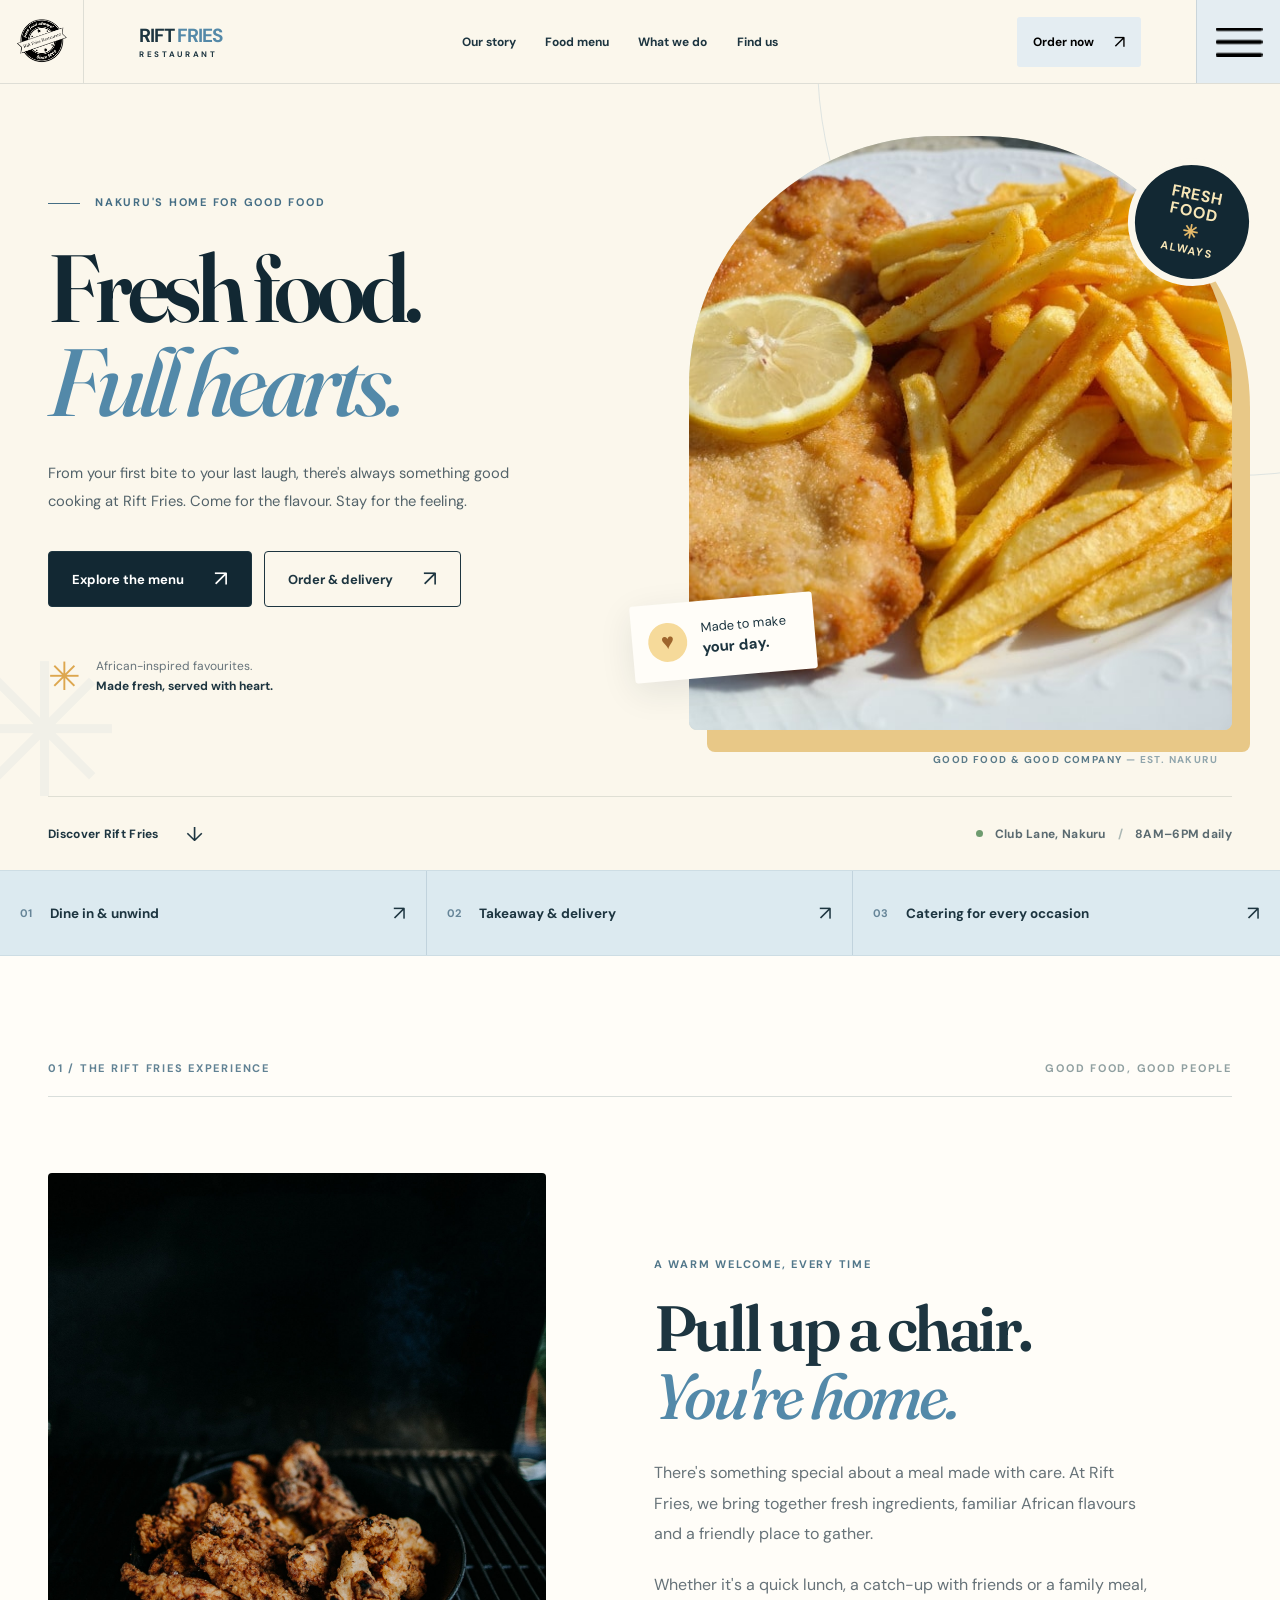
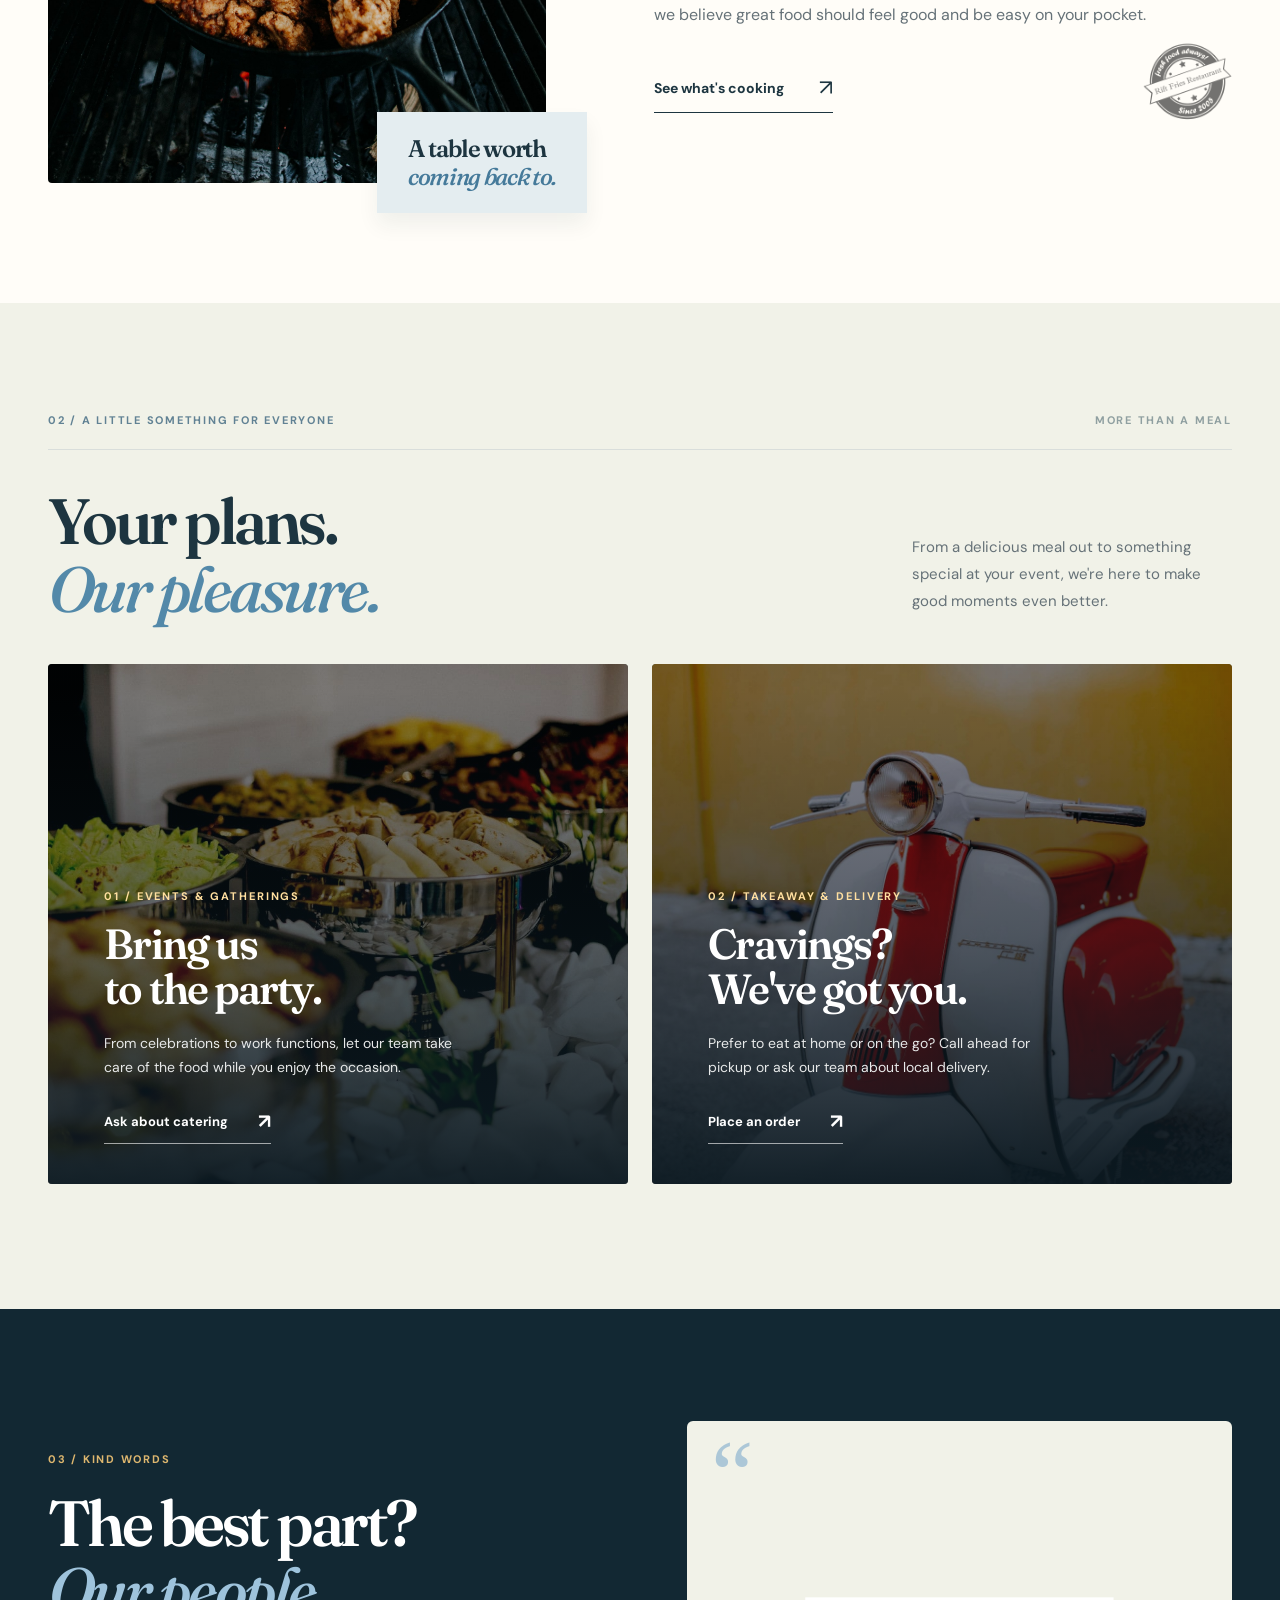
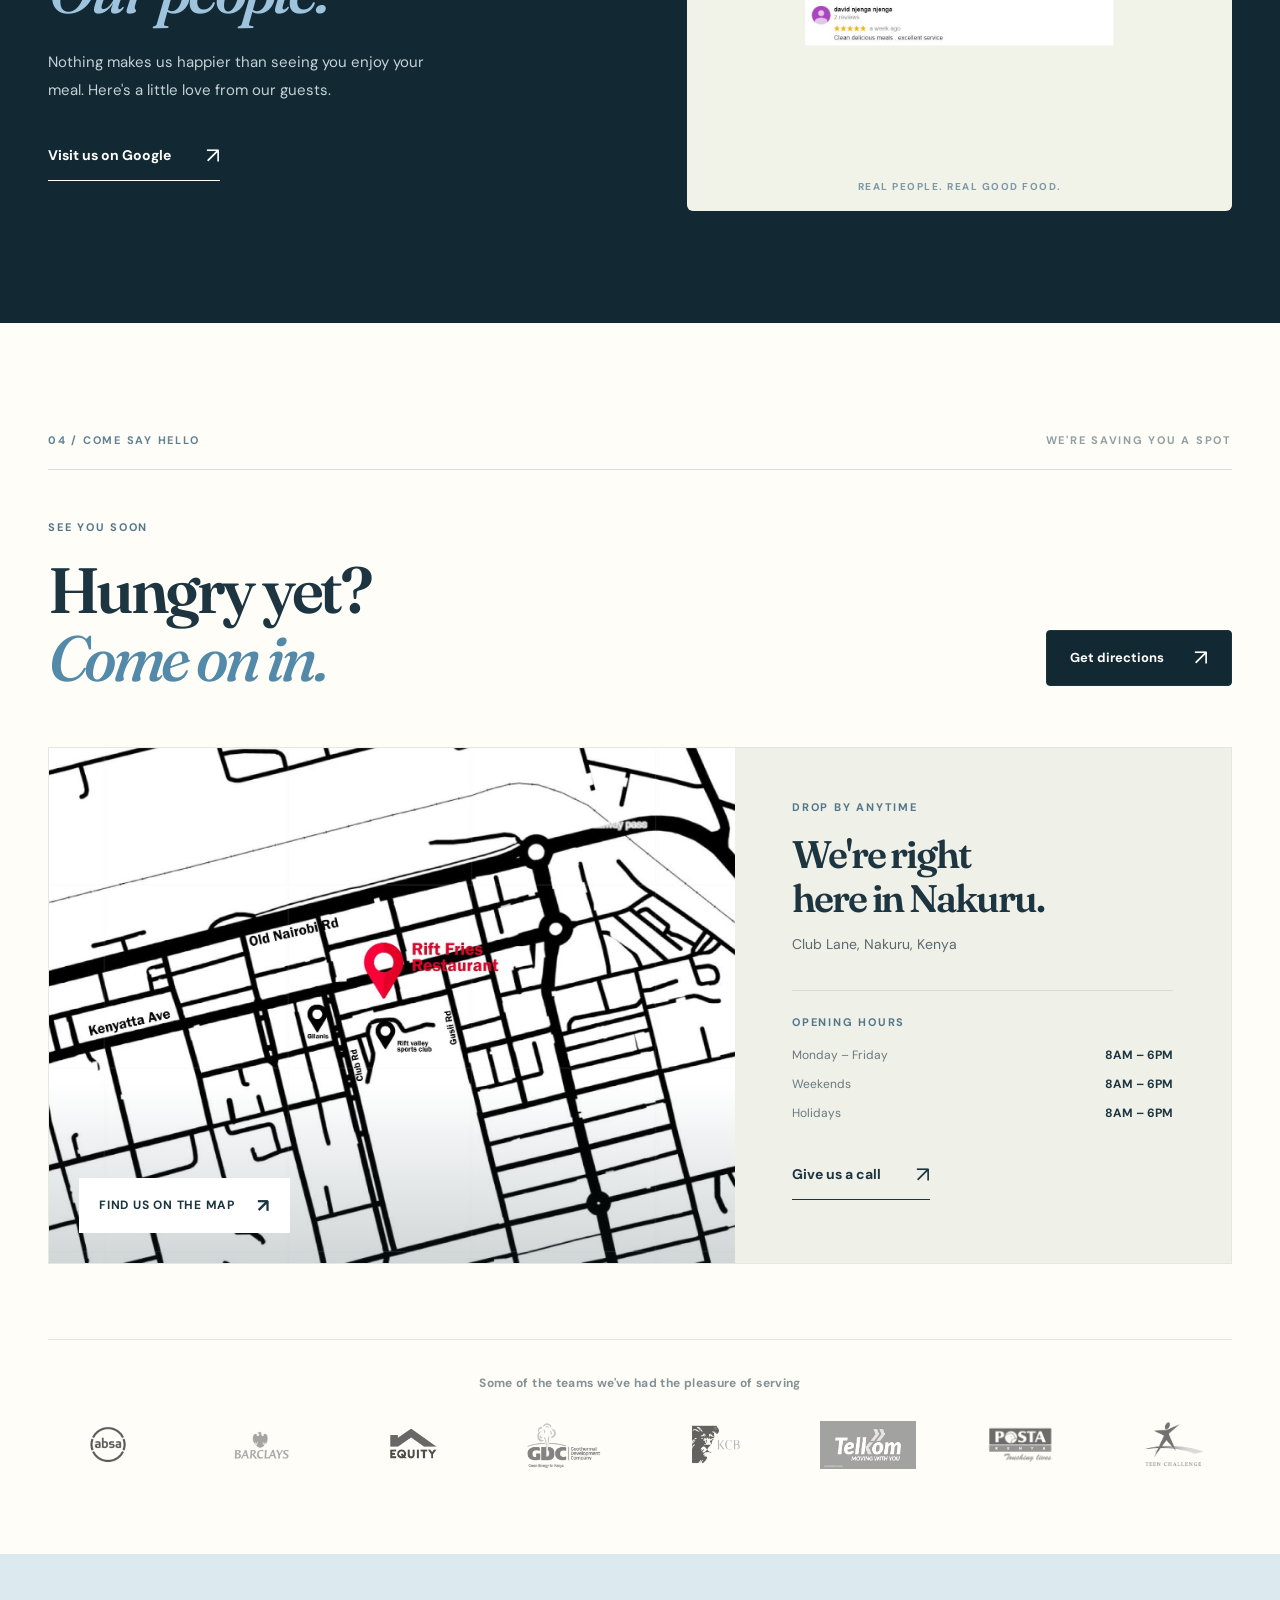
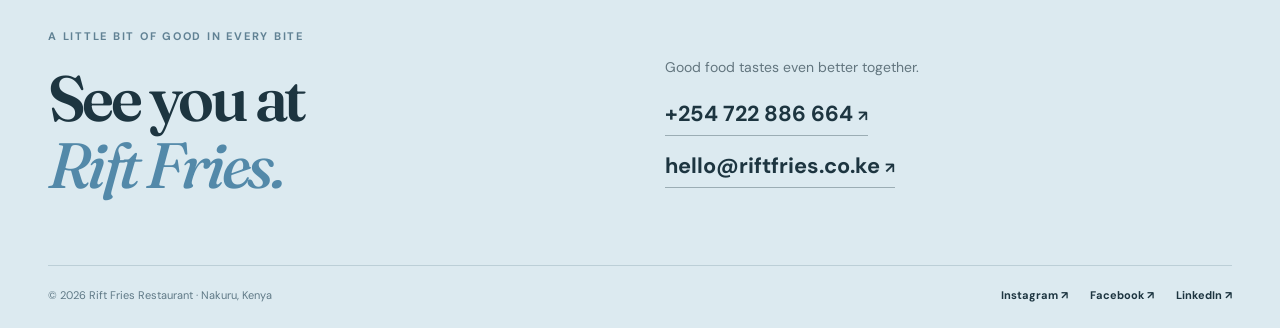
==== commit 131eee6f: "updated  index page" ====
--- a/index.html
+++ b/index.html
@@ -38,7 +38,7 @@
 
     <meta name="msapplication-TileColor" content="#603cba">
 
-    <meta name="theme-color" content="#ffffff">
+    <meta name="theme-color" content="#fbf7ec">
 
     <meta name="description" content="Rift Fries is an african cuisine restaurant right in the heart of Nakuru. We guarantee our customers quality meals at great prices. We also do deliveries and offer outside catering prices.">
 
@@ -48,370 +48,252 @@
 
     <meta name="viewport" content="width=device-width, initial-scale=1.0">
 
-    <title>Rift Fries Restaurant | Dine in, take away and Delivery</title>
-
+    <title>Rift Fries Restaurant | Fresh Food & Great Company in Nakuru</title>
+
+    <link rel="preconnect" href="https://fonts.googleapis.com">
+    <link rel="preconnect" href="https://fonts.gstatic.com" crossorigin>
+    <link href="https://fonts.googleapis.com/css2?family=DM+Sans:wght@400;500;600;700&family=Fraunces:ital,wght@0,500;0,600;0,700;1,500;1,600&display=swap" rel="stylesheet">
     <link rel="stylesheet" href="/assets/css/main.css">
 
 </head>
 
-<body>
-        <div class="loading-screen">
-        <svg viewbox="0 0 100 20">
+<body class="rf-home">
+    <a class="rf-skip" href="#main-content">Skip to content</a>
+
+    <!-- Existing loading animation and JavaScript hooks are retained. -->
+    <div class="loading-screen" aria-hidden="true">
+        <svg viewBox="0 0 100 20">
             <defs>
-              <linearGradient id="gradient">
-                <stop color="#000"/>
-              </linearGradient>
-              <pattern id="wave" x="0" y="-0.5" width="100%" height="100%" patternUnits="userSpaceOnUse">
-                <path id="wavePath" d="M-40 9 Q-30 7 -20 9 T0 9 T20 9 T40 9 T60 9 T80 9 T100 9 T120 9 V20 H-40z" mask="url(#mask)" fill="url(#gradient)"> 
-                </path>
-              </pattern>
+                <linearGradient id="gradient"><stop color="#000" /></linearGradient>
+                <pattern id="wave" x="0" y="-0.5" width="100%" height="100%" patternUnits="userSpaceOnUse">
+                    <path id="wavePath" d="M-40 9 Q-30 7 -20 9 T0 9 T20 9 T40 9 T60 9 T80 9 T100 9 T120 9 V20 H-40z" mask="url(#mask)" fill="url(#gradient)"></path>
+                </pattern>
             </defs>
             <text text-anchor="middle" x="50" y="15" font-size="17" fill="white" fill-opacity="0.1">Rift Fries</text>
-            <text text-anchor="middle" x="50" y="15" font-size="17" fill="url(#wave)"  fill-opacity="1">Rift Fries</text>
-          </svg>
+            <text text-anchor="middle" x="50" y="15" font-size="17" fill="url(#wave)">Rift Fries</text>
+        </svg>
     </div>
 
-
-    <nav class="modal-delivery" id="modal">
-
-        <button id="modal_close"><img src="/assets/img/close-icon-yellow.svg" alt="icon close"></button>
-
-        <h2>Delivery and take out</h2>
-
-        <p>call us on <a href="tel:+254722886664">+254 722 886 664</a> to place your order, also call and have your meal
-
-            prepped for pick up and given to you in your car. We are open for take out. We only do deliveries withing Nakuru CBD</p>
-
-        <h2>Reservations and catering</h2>
-
-        <p>If you are in need of outside catering services, call us on <a href="tel:+254722886664">+254 722 886 664</a> and let us know what you need.</p>
-
+    <!-- Retained #modal, #modal_close and .modal_btn hooks for the existing main.js. -->
+    <nav class="modal-delivery" id="modal" aria-label="Ordering and reservation information">
+        <button id="modal_close" type="button" aria-label="Close ordering information">
+            <img src="/assets/img/close-icon-yellow.svg" alt="">
+        </button>
+        <div class="rf-modal-inner">
+            <p class="rf-overline">YOUR TABLE OR YOUR PLACE</p>
+            <h2>Order your favourites.</h2>
+            <p>For takeaway and delivery enquiries, call <a href="tel:+254722886664">+254 722 886 664</a>. Please confirm delivery coverage and any applicable fees when ordering.</p>
+            <h2>Gathering a crowd?</h2>
+            <p>For reservations and outside catering, give us a call and tell us what you have in mind.</p>
+            <a class="rf-modal-call" href="tel:+254722886664">Call Rift Fries <span aria-hidden="true">↗</span></a>
+        </div>
     </nav>
 
-    <nav class="header" id="header">
-
-        <div class="left"><img src="/assets/img/logos/rift_fries_stamp.png" alt="rift fries restaurant logo secondary "></div>
-
-        <div class="middle"></div>
-
-        <div class="right" id="burger">
-
-            <img class="nav_icon menu_active" src="/assets/img/burger-icon.svg" alt="burger icon">
-
-            <img class="nav_icon" src="/assets/img/close-icon.svg" alt="close icon">
-
-        </div>
-
+    <nav class="header" id="header" aria-label="Main navigation">
+        <a class="left" href="/" aria-label="Rift Fries home">
+            <img src="/assets/img/logos/rift_fries_stamp.png" alt="Rift Fries logo">
+        </a>
+        <div class="middle">
+            <a class="rf-header-wordmark" href="/">RIFT <span>FRIES</span><small>RESTAURANT</small></a>
+            <div class="rf-header-links">
+                <a href="#our-story">Our story</a>
+                <a href="/menu">Food menu</a>
+                <a href="#services">What we do</a>
+                <a href="#map">Find us</a>
+            </div>
+            <button class="rf-header-order modal_btn" type="button">Order now <span aria-hidden="true">↗</span></button>
+        </div>
+        <div class="right" id="burger" role="button" tabindex="0" aria-label="Toggle menu" aria-controls="navMenu" aria-expanded="false">
+            <img class="nav_icon menu_active" src="/assets/img/burger-icon.svg" alt="">
+            <img class="nav_icon" src="/assets/img/close-icon.svg" alt="">
+        </div>
     </nav>
 
-    <nav class="menu" id="navMenu">
-
-        <a href="about">About</a>
-
-        <a href="menu">Menu</a>
-
-        <p class="modal_btn">Delivery</p>
-
+    <nav class="menu" id="navMenu" aria-label="Expanded navigation">
+        <a href="/about">About</a>
+        <a href="/menu">Menu</a>
+        <p class="modal_btn" role="button" tabindex="0">Delivery &amp; orders</p>
         <a class="scrolling" href="#map">Locate us</a>
-
         <a href="tel:+254722886664" class="bottom-left">+254 722 886 664</a>
-
-        <a href="mail:hello@riftfries.co.ke" class="bottom-right">hello@riftfries.co.ke</a>
-
+        <a href="mailto:hello@riftfries.co.ke" class="bottom-right">hello@riftfries.co.ke</a>
     </nav>
 
-    <section class="body banner">
-
-        <div class="left">
-
-            <h1 class="scroll" data-rateY="0.5" data-rateX="0">
-
-                Rift Fries <br> Restaurant</h1>
-
-            <h3 class="scroll" data-rateY="0.5" data-rateX="0">
-
-                Fresh food always!</h3>
-
-        </div>
-
-        <div class="right">
-
-            <div class="image-top">
-
-                <div data-rateY="0.3" data-rateX="0" class="social scroll">
-
-                    <a target="_blank" href="https://www.instagram.com/riftfries/">INSTAGRAM</a>
-
-                    <a target="_blank" href="https://web.facebook.com/Rift-Fries-Restaurant-341779395971350">FACEBOOK</a>
-
-                    <a target="_blank" href="https://www.linkedin.com/company/rift-fries-restaurant">LINKEDIN</a>
-
-                </div>
-
-            </div>
-
-        </div>
-
-        <div class="menu-items">
-
-            <a class="fade" href="./menu">Menu</a>
-
-            <p class="modal_btn fade">Delivery</p>
-
-            <p class="modal_btn fade">Reservations</p>
-
-            <a class="fade" href="#map">Locate us</a>
-
-        </div>
-
-    </section>
-
-
-
-    <section class="body part1">
-
-
-
-        <img class="fade" src="/assets/img/logos/rift_fries_logo.png" alt="rift fries restaurant logo primary">
-
-
-
-        <h3>African quisine at its best, we strive to offer quality dishes.</h3>
-
-
-
-        <div class="content">
-
-            <div class="left">
-
-                <h2 class="fade">Dining</h2>
-
-                <p class="fade">Ample seating space and a competent team ready to serve you. Our aim is to provide high quality food that is always fresh and meets our clients demands in terms of taste while still remaining pocket friendly.</p>
-
-                <a class="btn fade" href="./menu">View Menu</a>
-
-            </div>
-
-            <div class="right">
-
-                <img class="fade" src="/assets/img/fries_on_plate.jpg" alt="fish and fries plate">
-
-            </div>
-
-        </div>
-
-
-
-    </section>
-
-
-
-    <section class="body part2">
-
-        <div class="services">
-
-            <div class="img_back">
-
-                <div class="left">
-                    <h2 class="fade">Outside catering</h2>
-                </div>
-
-                <div class="right">
-
-                    <p class="fade">Do you having a Parties, functions, funerals, big meeting coming up? We specialize in outside catering services and bring the dining experience to you</p>
-
-                    <a class="fade" href="">Book Us</a>
-
-                </div>
-
-            </div>
-
-        </div>
-
-        <div class="services">
-
-            <div class="img_back">
-
-                <div class="left">
-                    <h2 class="fade">We do deliveries</h2>
-                </div>
-
-                <div class="right">
-
-                    <p class="fade">Riftfries does offer food delivery services! Our rider will be delivering orders as follows:
-
-                        Within Nakuru town CBD, all orders will be delivered at NO EXTRA COST.
-
-                        Orders within Nakuru town and its environs will be charged a delivery fee of 50ksh for orders above 400ksh.
-
-                        Dial 0722 886 664 to place your orders.</p>
-
-                    <a class="fade" href="tel:+254722886664">Place Order</a>
-
-                </div>
-
-            </div>
-
-        </div>
-
-    </section>
-
-
-
-    <section class="body part3">
-
-        <h3 class="fade">What people <br>are saying</h3>
-
-        <img class="stamp" src="/assets/img/logos/rift_fries_stamp.png" alt="rift fries restaurant secondary logo">
-
-
-
-        <div class="carousel">
-
-            <img class="reviews" src="/assets/img/reviews/rift_fries_google_review (1).png" alt="customer reviews">
-
-            <img class="reviews" src="/assets/img/reviews/rift_fries_google_review (2).png" alt="customer reviews">
-
-            <img class="reviews" src="/assets/img/reviews/rift_fries_google_review (3).png" alt="customer reviews">
-
-            <img class="reviews" src="/assets/img/reviews/rift_fries_google_review (4).png" alt="customer reviews">
-
-            <img class="reviews" src="/assets/img/reviews/rift_fries_google_review (5).png" alt="customer reviews">
-
-            <img class="reviews" src="/assets/img/reviews/rift_fries_google_review (6).png" alt="customer reviews">
-
-            <img class="reviews" src="/assets/img/reviews/rift_fries_google_review (7).png" alt="customer reviews">
-
-            <img class="reviews" src="/assets/img/reviews/rift_fries_google_review (8).png" alt="customer reviews">
-
-            <img class="reviews" src="/assets/img/reviews/rift_fries_google_review (9).png" alt="customer reviews">
-
-            <img class="reviews" src="/assets/img/reviews/rift_fries_google_review (10).png" alt="customer reviews">
-
-            <img class="reviews" src="/assets/img/reviews/rift_fries_google_review (11).png" alt="customer reviews">
-
-            <img class="reviews" src="/assets/img/reviews/rift_fries_google_review (12).png" alt="customer reviews">
-
-            <img class="reviews" src="/assets/img/reviews/rift_fries_google_review (13).png" alt="customer reviews">
-
-            <img class="reviews" src="/assets/img/reviews/rift_fries_google_review (14).png" alt="customer reviews">
-
-            <img class="reviews" src="/assets/img/reviews/rift_fries_google_review (15).png" alt="customer reviews">
-
-            <img class="reviews" src="/assets/img/reviews/rift_fries_google_review (16).png" alt="customer reviews">
-
-        </div>
-
-    </section>
-
-
-
-
-
-    <section class="body part4">
-
-        <h4>A GREAT AFRICAN DINING EXPERIENCE</h4>
-
-
-
-        <img class="fade" src="/assets/img/chicken.jpg" alt="chicken">
-
-
-
-        <div class="partners">
-
-            <span>Trusted by</span>
-
-            <div class="icons">
-
-                <figure>
-
-                    <img class="fade" src="/assets/img/partners/absa-logo.png" alt="absa logo">
-
-                    <img class="fade" src="/assets/img/partners/barclays-logo.png" alt="barclays logo">
-
-                    <img class="fade" src="/assets/img/partners/equity-logo.png" alt="equity logo">
-
-                    <img class="fade" src="/assets/img/partners/gdc-logo.png" alt="gdc logo">
-
-                    <img class="fade" src="/assets/img/partners/kcb-logo.png" alt="kcb logo">
-
-                    <img class="fade" src="/assets/img/partners/telkom-logo.png" alt="telkom logo">
-
-                    <img class="fade" src="/assets/img/partners/posta-logo.png" alt="posta logo">
-
-                    <img class="fade" src="/assets/img/partners/teen-logo.png" alt="teens challenge logo">
-
-                </figure>
-
-            </div>
-
-        </div>
-
-
-
-        <div id="map" class="map">
-
-            <span class="text-top">BREAKFAST BRUNCH LUNCH DINNER CATERING BREAKFAST BRUNCH LUNCH DINNER CATERING</span>
-
-            <span class="text-bottom">BREAKFAST BRUNCH LUNCH DINNER CATERING BREAKFAST BRUNCH LUNCH DINNER CATERING</span>
-
-            <a href="https://g.page/rift-fries?share" target="_blank">Get Directions</a>
-
-        </div>
-
-
-        <div class="details">
-
-            <div class="top">
-
-                <div class="left">
-
-                    <h3 class="more_margin">GENERAL INFO</h3>
-
-                    <a href="mailto:info@riftfries.co.ke">info@riftfries.co.ke</a>
-
-                    <span>DELIVERY APPS</span>
-
-                    <span class="no_margin">MUNCHIZ</span>
-
-                    <span>GLOVO</span>
-
-                </div>
-
-                <div class="right">
-
-                    <h3 class="more_margin">OPEN HOURS</h3>
-
-                    <span>MONDAY-FRIDAY</span>
-
-                    <span class="no_margin">8AM-6PM</span>
-
-                    <span>WEEKENDS</span>
-
-                    <span class="no_margin">8AM-6PM</span>
-
-                    <span>HOLIDAYS</span>
-
-                    <span class="no_margin">8AM-6PM</span>
-
-                </div>
-
-            </div>
-
-            <div class="bottom">
-
-                <h3>please do feel free to reach us on</h3>
-
-                <a href="mailto:hello@riftfries.co.ke">hello@riftfries.co.ke</a>
-
-                <a href="tel:+254722886664">+254 722 886 664</a>
-
-            </div>
-
-        </div>
-
-    </section>
+    <main id="main-content">
+        <!-- HERO: more compact, clearer messaging, the food as the focal point. -->
+        <section class="body banner rf-hero" aria-labelledby="hero-title">
+            <div class="rf-hero-decor" aria-hidden="true">✳</div>
+            <div class="rf-wrap rf-hero-grid">
+                <div class="rf-hero-copy">
+                    <div class="rf-eyebrow"><span class="rf-line"></span> NAKURU'S HOME FOR GOOD FOOD</div>
+                    <h1 id="hero-title">Fresh food.<br><em>Full hearts.</em></h1>
+                    <p class="rf-hero-description">From your first bite to your last laugh, there's always something good cooking at Rift Fries. Come for the flavour. Stay for the feeling.</p>
+                    <div class="rf-hero-actions">
+                        <a class="rf-btn rf-btn-primary" href="/menu">Explore the menu <span aria-hidden="true">↗</span></a>
+                        <button class="rf-btn rf-btn-secondary modal_btn" type="button">Order &amp; delivery <span aria-hidden="true">↗</span></button>
+                    </div>
+                    <div class="rf-hero-note"><span class="rf-hero-note-icon" aria-hidden="true">✳</span><span>African-inspired favourites.<br><strong>Made fresh, served with heart.</strong></span></div>
+                </div>
+                <div class="rf-hero-art">
+                    <div class="rf-photo-arch">
+                        <img src="/assets/img/fries_on_plate.jpg" alt="Freshly prepared plate of fish and fries at Rift Fries" fetchpriority="high">
+                    </div>
+                    <div class="rf-food-badge" aria-label="Fresh food, always"><span>FRESH<br>FOOD</span><span class="rf-badge-star" aria-hidden="true">✳</span><small>ALWAYS</small></div>
+                    <div class="rf-floating-note"><span class="rf-floating-icon" aria-hidden="true">♥</span><span>Made to make<br><strong>your day.</strong></span></div>
+                    <div class="rf-hero-image-caption">GOOD FOOD &amp; GOOD COMPANY <span>— EST. NAKURU</span></div>
+                </div>
+            </div>
+            <div class="rf-hero-bottom rf-wrap">
+                <a href="#our-story">Discover Rift Fries <span aria-hidden="true">↓</span></a>
+                <div><span class="rf-dot"></span> Club Lane, Nakuru <span class="rf-divider">/</span> 8AM–6PM daily</div>
+            </div>
+        </section>
+
+        <div class="body rf-highlights" aria-label="Ways to enjoy Rift Fries">
+            <a href="#our-story"><span>01</span> Dine in &amp; unwind <span class="rf-highlight-arrow" aria-hidden="true">↗</span></a>
+            <button class="modal_btn" type="button"><span>02</span> Takeaway &amp; delivery <span class="rf-highlight-arrow" aria-hidden="true">↗</span></button>
+            <a href="#services"><span>03</span> Catering for every occasion <span class="rf-highlight-arrow" aria-hidden="true">↗</span></a>
+        </div>
+
+        <section class="body part1 rf-story" id="our-story" aria-labelledby="story-title">
+            <div class="rf-wrap">
+                <div class="rf-section-kicker"><span>01 / THE RIFT FRIES EXPERIENCE</span><span>GOOD FOOD, GOOD PEOPLE</span></div>
+                <div class="rf-story-grid">
+                    <div class="rf-story-image">
+                        <img src="/assets/img/chicken.jpg" alt="A freshly prepared chicken dish from the Rift Fries kitchen" loading="lazy">
+                        <div class="rf-story-photo-tag">A table worth<br><em>coming back to.</em></div>
+                    </div>
+                    <div class="rf-story-copy">
+                        <p class="rf-overline">A WARM WELCOME, EVERY TIME</p>
+                        <h2 id="story-title">Pull up a chair.<br><em>You're home.</em></h2>
+                        <p>There's something special about a meal made with care. At Rift Fries, we bring together fresh ingredients, familiar African flavours and a friendly place to gather.</p>
+                        <p>Whether it's a quick lunch, a catch-up with friends or a family meal, we believe great food should feel good and be easy on your pocket.</p>
+                        <a class="rf-text-link" href="/menu">See what's cooking <span aria-hidden="true">↗</span></a>
+                        <img class="rf-story-stamp" src="/assets/img/logos/rift_fries_stamp.png" alt="" loading="lazy">
+                    </div>
+                </div>
+            </div>
+        </section>
+
+        <section class="body part2 rf-services" id="services" aria-labelledby="services-title">
+            <div class="rf-wrap">
+                <div class="rf-section-kicker"><span>02 / A LITTLE SOMETHING FOR EVERYONE</span><span>MORE THAN A MEAL</span></div>
+                <div class="rf-services-heading">
+                    <h2 id="services-title">Your plans.<br><em>Our pleasure.</em></h2>
+                    <p>From a delicious meal out to something special at your event, we're here to make good moments even better.</p>
+                </div>
+                <div class="rf-service-grid">
+                    <article class="rf-service-card">
+                        <img src="/assets/img/outside_catering.jpg" alt="Rift Fries outside catering setup" loading="lazy">
+                        <div class="rf-service-content">
+                            <span class="rf-service-number">01 / EVENTS &amp; GATHERINGS</span>
+                            <h3>Bring us<br>to the party.</h3>
+                            <p>From celebrations to work functions, let our team take care of the food while you enjoy the occasion.</p>
+                            <a href="tel:+254722886664" aria-label="Call Rift Fries about outside catering">Ask about catering <span aria-hidden="true">↗</span></a>
+                        </div>
+                    </article>
+                    <article class="rf-service-card">
+                        <img src="/assets/img/delivery_bike.jpg" alt="Rift Fries delivery motorcycle" loading="lazy">
+                        <div class="rf-service-content">
+                            <span class="rf-service-number">02 / TAKEAWAY &amp; DELIVERY</span>
+                            <h3>Cravings?<br>We've got you.</h3>
+                            <p>Prefer to eat at home or on the go? Call ahead for pickup or ask our team about local delivery.</p>
+                            <a href="tel:+254722886664" aria-label="Call Rift Fries to place an order">Place an order <span aria-hidden="true">↗</span></a>
+                        </div>
+                    </article>
+                </div>
+            </div>
+        </section>
+
+        <section class="body part3 rf-reviews" aria-labelledby="reviews-title">
+            <div class="rf-wrap rf-reviews-grid">
+                <div class="rf-reviews-copy">
+                    <p class="rf-overline">03 / KIND WORDS</p>
+                    <h2 id="reviews-title">The best part?<br><em>Our people.</em></h2>
+                    <p>Nothing makes us happier than seeing you enjoy your meal. Here's a little love from our guests.</p>
+                    <a class="rf-text-link" href="https://g.page/rift-fries?share" target="_blank" rel="noopener noreferrer">Visit us on Google <span aria-hidden="true">↗</span></a>
+                </div>
+                <div class="rf-review-frame">
+                    <span class="rf-quote-mark" aria-hidden="true">“</span>
+                    <!-- Keep original .carousel / .reviews selectors for carousel.js. -->
+                    <div class="carousel" aria-label="Guest review gallery">
+                        <img class="reviews active" src="/assets/img/reviews/rift_fries_google_review (1).png" alt="A guest review of Rift Fries" loading="lazy">
+                        <img class="reviews" src="/assets/img/reviews/rift_fries_google_review (2).png" alt="A guest review of Rift Fries" loading="lazy">
+                        <img class="reviews" src="/assets/img/reviews/rift_fries_google_review (3).png" alt="A guest review of Rift Fries" loading="lazy">
+                        <img class="reviews" src="/assets/img/reviews/rift_fries_google_review (4).png" alt="A guest review of Rift Fries" loading="lazy">
+                        <img class="reviews" src="/assets/img/reviews/rift_fries_google_review (5).png" alt="A guest review of Rift Fries" loading="lazy">
+                        <img class="reviews" src="/assets/img/reviews/rift_fries_google_review (6).png" alt="A guest review of Rift Fries" loading="lazy">
+                        <img class="reviews" src="/assets/img/reviews/rift_fries_google_review (7).png" alt="A guest review of Rift Fries" loading="lazy">
+                        <img class="reviews" src="/assets/img/reviews/rift_fries_google_review (8).png" alt="A guest review of Rift Fries" loading="lazy">
+                        <img class="reviews" src="/assets/img/reviews/rift_fries_google_review (9).png" alt="A guest review of Rift Fries" loading="lazy">
+                        <img class="reviews" src="/assets/img/reviews/rift_fries_google_review (10).png" alt="A guest review of Rift Fries" loading="lazy">
+                        <img class="reviews" src="/assets/img/reviews/rift_fries_google_review (11).png" alt="A guest review of Rift Fries" loading="lazy">
+                        <img class="reviews" src="/assets/img/reviews/rift_fries_google_review (12).png" alt="A guest review of Rift Fries" loading="lazy">
+                        <img class="reviews" src="/assets/img/reviews/rift_fries_google_review (13).png" alt="A guest review of Rift Fries" loading="lazy">
+                        <img class="reviews" src="/assets/img/reviews/rift_fries_google_review (14).png" alt="A guest review of Rift Fries" loading="lazy">
+                        <img class="reviews" src="/assets/img/reviews/rift_fries_google_review (15).png" alt="A guest review of Rift Fries" loading="lazy">
+                        <img class="reviews" src="/assets/img/reviews/rift_fries_google_review (16).png" alt="A guest review of Rift Fries" loading="lazy">
+                    </div>
+                    <span class="rf-review-caption">REAL PEOPLE. REAL GOOD FOOD.</span>
+                </div>
+            </div>
+        </section>
+
+        <section class="body part4 rf-visit" aria-labelledby="visit-title">
+            <div class="rf-wrap">
+                <div class="rf-section-kicker"><span>04 / COME SAY HELLO</span><span>WE'RE SAVING YOU A SPOT</span></div>
+                <div class="rf-visit-heading">
+                    <div>
+                        <p class="rf-overline">SEE YOU SOON</p>
+                        <h2 id="visit-title">Hungry yet?<br><em>Come on in.</em></h2>
+                    </div>
+                    <a class="rf-btn rf-btn-primary" href="https://g.page/rift-fries?share" target="_blank" rel="noopener noreferrer">Get directions <span aria-hidden="true">↗</span></a>
+                </div>
+                <div class="rf-location-grid" id="map">
+                    <a class="rf-location-map" href="https://g.page/rift-fries?share" target="_blank" rel="noopener noreferrer" aria-label="Open directions to Rift Fries Restaurant, Club Lane, Nakuru">
+                        <span>FIND US ON THE MAP <span aria-hidden="true">↗</span></span>
+                    </a>
+                    <div class="rf-location-info">
+                        <div class="rf-location-info-top">
+                            <span class="rf-overline">DROP BY ANYTIME</span>
+                            <h3>We're right<br>here in Nakuru.</h3>
+                            <p>Club Lane, Nakuru, Kenya</p>
+                        </div>
+                        <div class="rf-hours">
+                            <span class="rf-overline">OPENING HOURS</span>
+                            <div><span>Monday – Friday</span><strong>8AM – 6PM</strong></div>
+                            <div><span>Weekends</span><strong>8AM – 6PM</strong></div>
+                            <div><span>Holidays</span><strong>8AM – 6PM</strong></div>
+                        </div>
+                        <a class="rf-text-link" href="tel:+254722886664">Give us a call <span aria-hidden="true">↗</span></a>
+                    </div>
+                </div>
+            </div>
+            <div class="rf-trusted rf-wrap">
+                <p>Some of the teams we've had the pleasure of serving</p>
+                <div class="rf-trusted-logos">
+                    <img src="/assets/img/partners/absa-logo.png" alt="Absa" loading="lazy">
+                    <img src="/assets/img/partners/barclays-logo.png" alt="Barclays" loading="lazy">
+                    <img src="/assets/img/partners/equity-logo.png" alt="Equity" loading="lazy">
+                    <img src="/assets/img/partners/gdc-logo.png" alt="GDC" loading="lazy">
+                    <img src="/assets/img/partners/kcb-logo.png" alt="KCB" loading="lazy">
+                    <img src="/assets/img/partners/telkom-logo.png" alt="Telkom" loading="lazy">
+                    <img src="/assets/img/partners/posta-logo.png" alt="Posta" loading="lazy">
+                    <img src="/assets/img/partners/teen-logo.png" alt="Teen Challenge" loading="lazy">
+                </div>
+            </div>
+        </section>
+    </main>
+
+    <footer class="rf-site-footer">
+        <div class="rf-wrap rf-footer-top">
+            <div><p class="rf-overline">A LITTLE BIT OF GOOD IN EVERY BITE</p><h2>See you at<br><em>Rift Fries.</em></h2></div>
+            <div class="rf-footer-contact"><p>Good food tastes even better together.</p><a href="tel:+254722886664">+254 722 886 664 <span aria-hidden="true">↗</span></a><a href="mailto:hello@riftfries.co.ke">hello@riftfries.co.ke <span aria-hidden="true">↗</span></a></div>
+        </div>
+        <div class="rf-wrap rf-footer-bottom">
+            <span>© <span id="rf-year">2026</span> Rift Fries Restaurant · Nakuru, Kenya</span>
+            <div class="rf-social-links"><a href="https://www.instagram.com/riftfries/" target="_blank" rel="noopener noreferrer">Instagram ↗</a><a href="https://web.facebook.com/Rift-Fries-Restaurant-341779395971350" target="_blank" rel="noopener noreferrer">Facebook ↗</a><a href="https://www.linkedin.com/company/rift-fries-restaurant" target="_blank" rel="noopener noreferrer">LinkedIn ↗</a></div>
+        </div>
+    </footer>
 
     <script src="/assets/js/jquery.min.js"></script>
 
@@ -423,6 +305,33 @@
 
     <script src="/assets/js/carousel.js"></script>
 
+    <script>
+        // Small progressive enhancements that do not replace the site's existing main.js.
+        const rfYear = document.getElementById('rf-year');
+        if (rfYear) rfYear.textContent = new Date().getFullYear();
+        const rfBurger = document.getElementById('burger');
+        if (rfBurger) {
+            rfBurger.addEventListener('keydown', (event) => {
+                if (event.key === 'Enter' || event.key === ' ') {
+                    event.preventDefault();
+                    rfBurger.click();
+                }
+            });
+            rfBurger.addEventListener('click', () => {
+                requestAnimationFrame(() => {
+                    rfBurger.setAttribute('aria-expanded', String(document.getElementById('navMenu')?.classList.contains('menu_active')));
+                });
+            });
+        }
+        document.querySelectorAll('nav.menu [role="button"]').forEach((button) => {
+            button.addEventListener('keydown', (event) => {
+                if (event.key === 'Enter' || event.key === ' ') {
+                    event.preventDefault();
+                    button.click();
+                }
+            });
+        });
+    </script>
     <script type="application/ld+json">
         {
 
--- a/assets/css/main.css
+++ b/assets/css/main.css
@@ -1837,4 +1837,344 @@
     padding-left: 0;
   }
 }
-/*# sourceMappingURL=main.css.map */+
+
+/* ====================================================================
+   RIFT FRIES HOMEPAGE REFRESH
+   Scoped to body.rf-home so other pages using main.css stay unchanged.
+   Existing JS hooks (#modal, #burger, .modal_btn, .carousel, .reviews)
+   and all existing asset paths have been preserved.
+   ==================================================================== */
+body.rf-home {
+    --rf-ink: #1d3540;
+    --rf-ink-deep: #122833;
+    --rf-blue: #81afcd;
+    --rf-blue-light: #e7f0f3;
+    --rf-cream: #fbf7ec;
+    --rf-paper: #fffdf8;
+    --rf-mustard: #e7b35d;
+    --rf-muted: #5d6b6b;
+    font-family: "DM Sans", "Segoe UI", Arial, sans-serif;
+    background: var(--rf-cream);
+    color: var(--rf-ink);
+    overflow-x: clip;
+}
+body.rf-home button, body.rf-home a { -webkit-tap-highlight-color: transparent; }
+body.rf-home a { color: inherit; }
+body.rf-home img { max-width: 100%; }
+body.rf-home button { font: inherit; }
+body.rf-home :focus-visible { outline: 3px solid var(--rf-mustard); outline-offset: 4px; }
+body.rf-home .rf-wrap { width: min(100% - 96px, 1330px); margin-inline: auto; }
+body.rf-home .rf-overline,
+body.rf-home .rf-section-kicker,
+body.rf-home .rf-eyebrow { font: 700 11px/1.4 "DM Sans", sans-serif; letter-spacing: .16em; }
+body.rf-home .rf-overline { color: #52778a; }
+body.rf-home h1, body.rf-home h2, body.rf-home h3, body.rf-home p { margin: 0; }
+body.rf-home h1, body.rf-home h2, body.rf-home .rf-story-photo-tag,
+body.rf-home .rf-location-info h3, body.rf-home .rf-service-card h3 {
+    font-family: "Fraunces", Georgia, serif;
+    font-weight: 600;
+    letter-spacing: -.055em;
+}
+body.rf-home em { font-weight: 500; color: #5389a9; font-style: italic; }
+body.rf-home .rf-skip { position: fixed; top: -80px; left: 18px; z-index: 500; background: white; padding: 12px 18px; }
+body.rf-home .rf-skip:focus { top: 12px; }
+body.rf-home main { overflow: hidden; }
+body.rf-home section.body { height: auto; min-height: 0; }
+body.rf-home .rf-btn { border: 1px solid var(--rf-ink); min-height: 56px; min-width: 0; padding: 0 23px; display: inline-flex; align-items: center; justify-content: center; gap: 30px; text-decoration: none; font-size: 13px; font-weight: 700; border-radius: 4px; cursor: pointer; transition: background .2s, color .2s, transform .2s, border-color .2s; white-space: nowrap; }
+body.rf-home .rf-btn:hover { transform: translateY(-3px); }
+body.rf-home .rf-btn span { font-size: 22px; font-weight: 400; line-height: 1; }
+body.rf-home .rf-btn-primary { background: var(--rf-ink-deep); color: white; }
+body.rf-home a.rf-btn-primary, body.rf-home .rf-btn-primary { color: white; }
+body.rf-home .rf-btn-primary:hover { background: #2d657f; border-color: #2d657f; }
+body.rf-home .rf-btn-secondary { background: transparent; color: var(--rf-ink); }
+body.rf-home .rf-btn-secondary:hover { background: white; }
+body.rf-home .rf-text-link { display: inline-flex; gap: 35px; align-items: center; border-bottom: 1px solid currentColor; padding-bottom: 10px; text-decoration: none; font-size: 14px; font-weight: 700; width: max-content; transition: gap .2s; }
+body.rf-home .rf-text-link:hover { gap: 48px; }
+body.rf-home .rf-text-link span { font-size: 22px; font-weight: 400; }
+
+/* Keep the old fixed navigation/menu behavior, but give the header a purpose. */
+body.rf-home nav.header { height: 84px; background: rgba(251,247,236,.97); border-bottom: 1px solid rgba(29,53,64,.13); -webkit-backdrop-filter: blur(18px); backdrop-filter: blur(18px); }
+body.rf-home nav.header.menu_active { background: var(--rf-cream); }
+body.rf-home nav.header .left { width: 84px; flex: 0 0 84px; border-right: 1px solid rgba(29,53,64,.13); }
+body.rf-home nav.header .left img { width: 51px; height: 60px; object-fit: contain; }
+body.rf-home nav.header .middle { width: auto; flex: 1; display: flex; align-items: center; justify-content: space-between; padding: 0 4.3%; gap: 20px; }
+body.rf-home .rf-header-wordmark { text-decoration: none; font-weight: 700; font-size: 19px; letter-spacing: -.05em; line-height: 1; white-space: nowrap; }
+body.rf-home .rf-header-wordmark span { color: #5489a8; }
+body.rf-home .rf-header-wordmark small { font-size: 8px; font-weight: 700; display: block; letter-spacing: .33em; margin-top: 5px; }
+body.rf-home .rf-header-links { display: flex; align-items: center; gap: clamp(14px,2.3vw,40px); }
+body.rf-home .rf-header-links a { font-size: 12px; font-weight: 700; text-decoration: none; white-space: nowrap; }
+body.rf-home .rf-header-links a:hover { color: #527f9c; }
+body.rf-home .rf-header-order { display: inline-flex; align-items: center; gap: 20px; padding: 13px 16px; border: none; cursor: pointer; background: #e4edf2; font-size: 12px; text-decoration: none; font-weight: 700; border-radius: 3px; white-space: nowrap; }
+body.rf-home .rf-header-order span { font-size: 18px; font-weight: 400; }
+body.rf-home nav.header .right { width: 84px; flex: 0 0 84px; border-left: 1px solid rgba(29,53,64,.13); background: #e4edf2; }
+body.rf-home nav.header .right img { height: 29px; }
+body.rf-home nav.menu { top: 84px; width: min(440px,95vw); height: calc(100dvh - 84px); padding: 75px 35px 100px 55px; background: var(--rf-cream); border-color: #c4d1d5; }
+body.rf-home nav.menu.menu_active { background: var(--rf-cream); }
+body.rf-home nav.menu a, body.rf-home nav.menu p { font-family: "Fraunces", Georgia, serif; letter-spacing: -.045em; font-size: clamp(30px,3vw,48px); color: var(--rf-ink); font-weight: 600; margin-bottom: 21px; }
+body.rf-home nav.menu p { cursor: pointer; }
+body.rf-home nav.menu .bottom-left, body.rf-home nav.menu .bottom-right { font-family: "DM Sans", sans-serif; letter-spacing: 0; font-size: 12px; font-weight: 600; }
+body.rf-home nav.menu .bottom-left { bottom: 47px; left: 55px; }
+body.rf-home nav.menu .bottom-right { bottom: 20px; left: 55px; right: auto; }
+body.rf-home .body.menu_active { transform: translateX(-25%); }
+body.rf-home nav.modal-delivery { height: auto; min-height: 470px; max-height: 100dvh; overflow-y: auto; padding: 58px 25px 40px; align-items: center; background: #315d77; }
+body.rf-home nav.modal-delivery .rf-modal-inner { max-width: 720px; width: 100%; margin: 0 auto; }
+body.rf-home nav.modal-delivery .rf-overline { color: #f8d68b; margin: 0 0 12px; }
+body.rf-home nav.modal-delivery h2 { font: 600 clamp(29px,3.4vw,47px)/1.05 "Fraunces",Georgia,serif; color: white; letter-spacing: -.045em; margin-bottom: 12px; }
+body.rf-home nav.modal-delivery p { width: 100%; margin: 0 0 28px; font: 400 15px/1.65 "DM Sans",sans-serif; color: #edf4f7; }
+body.rf-home nav.modal-delivery p a { color: white; font-weight: 700; text-underline-offset: 3px; }
+body.rf-home nav.modal-delivery button { top: 21px; right: 23px; width: 34px; height: 34px; cursor: pointer; }
+body.rf-home .rf-modal-call { display: inline-flex; align-items: center; gap: 25px; padding: 12px 20px; background: #f6d291; color: var(--rf-ink); text-decoration: none; font-weight: 700; }
+
+/* HERO */
+body.rf-home section.body.banner.rf-hero {
+    position: relative; isolation: isolate; display: flex; flex-direction: column;
+    width: 100%; min-height: min(850px,100svh); height: auto;
+    padding: 84px 0 0; background: var(--rf-cream); overflow: hidden;
+}
+body.rf-home .rf-hero::before { content: ""; position: absolute; width: 65vw; height: 65vw; right: -29vw; top: -28vw; border: 1px solid rgba(96,146,174,.19); border-radius: 50%; z-index: -1; }
+body.rf-home .rf-hero-decor { position: absolute; bottom: 45px; left: -33px; font-size: 185px; color: rgba(108,156,185,.07); pointer-events: none; line-height: 1; }
+body.rf-home .rf-hero-grid { flex: 1; display: grid; grid-template-columns: 52% 48%; align-items: center; gap: 0; padding: 42px 0 30px; }
+body.rf-home .rf-hero-copy { position: relative; z-index: 3; padding-right: 10%; }
+body.rf-home .rf-eyebrow { display: flex; align-items: center; gap: 15px; color: #456e85; margin-bottom: 30px; }
+body.rf-home .rf-line { width: 32px; height: 1px; background: #456e85; }
+body.rf-home .rf-hero h1 { color: var(--rf-ink-deep); font-size: clamp(63px,7.45vw,117px); line-height: .99; text-wrap: balance; }
+body.rf-home .rf-hero h1 em { display: inline-block; white-space: nowrap; }
+body.rf-home .rf-hero-description { font-size: clamp(14px,1.15vw,17px); line-height: 1.9; color: #53636a; max-width: 465px; margin-top: 30px; }
+body.rf-home .rf-hero-actions { display: flex; align-items: center; flex-wrap: wrap; gap: 12px; margin-top: 36px; }
+body.rf-home .rf-hero-note { margin-top: clamp(35px,5.5vh,75px); display: flex; gap: 15px; align-items: center; font-size: 12px; line-height: 1.65; color: #66737a; }
+body.rf-home .rf-hero-note strong { font-weight: 700; color: var(--rf-ink); }
+body.rf-home .rf-hero-note-icon { font-size: 39px; color: #dda74f; line-height: 1; }
+body.rf-home .rf-hero-art { position: relative; align-self: stretch; display: flex; align-items: center; justify-content: center; padding: 10px 0 36px 25px; min-height: 560px; }
+body.rf-home .rf-photo-arch { position: relative; height: min(59vw,610px); max-height: 66svh; min-height: 475px; width: min(100%,545px); border-radius: 250px 250px 8px 8px; overflow: hidden; background: #d4dbd1; box-shadow: 18px 22px 0 #e8c887; }
+body.rf-home .rf-photo-arch img { display: block; width: 100%; height: 100%; object-fit: cover; object-position: center; transition: transform .7s ease; }
+body.rf-home .rf-photo-arch:hover img { transform: scale(1.045); }
+body.rf-home .rf-food-badge { position: absolute; z-index: 2; right: -24px; top: 5%; width: 128px; height: 128px; background: var(--rf-ink-deep); color: #f7e6b7; border: 7px solid var(--rf-cream); border-radius: 50%; display: flex; flex-direction: column; gap: 0; align-items: center; justify-content: center; transform: rotate(11deg); font-weight: 700; font-size: 16px; line-height: 1.05; text-align: center; letter-spacing: .04em; }
+body.rf-home .rf-food-badge .rf-badge-star { color: #e5ba6a; font-size: 19px; line-height: 1.3; }
+body.rf-home .rf-food-badge small { font-size: 11px; letter-spacing: .14em; }
+body.rf-home .rf-floating-note { position: absolute; left: -32px; bottom: 90px; display: flex; align-items: center; gap: 15px; background: #fffdf8; color: var(--rf-ink); padding: 18px 28px 18px 16px; box-shadow: 0 10px 35px #172e3718; border-radius: 3px; font-size: 13px; line-height: 1.45; transform: rotate(-5deg); }
+body.rf-home .rf-floating-icon { display: grid; place-items: center; width: 39px; height: 39px; border-radius: 50%; background: #f6da9a; color: #9e652c; font-size: 22px; }
+body.rf-home .rf-floating-note strong { font-size: 15px; }
+body.rf-home .rf-hero-image-caption { position: absolute; bottom: 0; right: 14px; font-size: 10px; font-weight: 700; letter-spacing: .14em; color: #5b7b89; }
+body.rf-home .rf-hero-image-caption span { color: #91a6ac; }
+body.rf-home .rf-hero-bottom { display: flex; justify-content: space-between; align-items: center; border-top: 1px solid #dfdfd4; min-height: 74px; font-size: 12px; font-weight: 700; letter-spacing: .025em; }
+body.rf-home .rf-hero-bottom a { display: inline-flex; gap: 27px; align-items: center; text-decoration: none; }
+body.rf-home .rf-hero-bottom a span { font-size: 20px; font-weight: 400; }
+body.rf-home .rf-hero-bottom > div { display: flex; align-items: center; gap: 12px; color: #5a6a70; }
+body.rf-home .rf-dot { width: 7px; height: 7px; background: #6e9b6f; border-radius: 50%; }
+body.rf-home .rf-divider { color: #abb7b4; }
+
+/* Three useful next steps visible immediately after the fold. */
+body.rf-home .rf-highlights { display: grid; grid-template-columns: repeat(3,1fr); width: 100%; background: #dceaf0; border-top: 1px solid #cddde4; border-bottom: 1px solid #cddde4; }
+body.rf-home .rf-highlights a, body.rf-home .rf-highlights button { background: none; border: none; border-right: 1px solid #c1d3dd; padding: 29px max(20px,calc((100vw - 1330px)/6)); color: var(--rf-ink); display: flex; gap: 18px; align-items: center; font-size: clamp(12px,1.05vw,15px); font-weight: 700; text-decoration: none; text-align: left; cursor: pointer; transition: background .2s; }
+body.rf-home .rf-highlights a:hover, body.rf-home .rf-highlights button:hover { background: #cbdfe8; }
+body.rf-home .rf-highlights > :last-child { border-right: none; }
+body.rf-home .rf-highlights a > span:first-child, body.rf-home .rf-highlights button > span:first-child { color: #668598; font-size: 11px; }
+body.rf-home .rf-highlight-arrow { font-size: 20px; font-weight: 400; margin-left: auto; }
+
+/* Shared section heading styling */
+body.rf-home .rf-section-kicker { display: flex; justify-content: space-between; padding-bottom: 20px; border-bottom: 1px solid #d9dedb; color: #618294; }
+body.rf-home .rf-section-kicker span:last-child { color: #90a0a1; }
+
+/* STORY */
+body.rf-home section.body.part1.rf-story { background: var(--rf-paper); padding: 105px 0 120px; border-bottom: 0; }
+body.rf-home .rf-story-grid { display: grid; grid-template-columns: minmax(0,.95fr) minmax(0,1.05fr); gap: 7%; align-items: center; margin-top: 76px; }
+body.rf-home .rf-story-image { position: relative; padding-right: 25px; }
+body.rf-home section.body.part1 .rf-story-image img { display: block; width: 100%; height: 610px; object-fit: cover; object-position: center; margin: 0; opacity: 1; transform: none; box-shadow: none; border-radius: 4px; }
+body.rf-home .rf-story-photo-tag { position: absolute; bottom: -30px; right: -16px; padding: 23px 31px; background: #e4edf0; font-size: 24px; line-height: 1.15; box-shadow: 0 12px 20px #12283310; }
+body.rf-home .rf-story-photo-tag em { color: #457a9a; }
+body.rf-home .rf-story-copy { position: relative; max-width: 580px; padding: 24px 0 10px; }
+body.rf-home .rf-story-copy h2, body.rf-home .rf-services-heading h2, body.rf-home .rf-reviews-copy h2, body.rf-home .rf-visit-heading h2 { font-size: clamp(47px,5vw,76px); line-height: 1.06; color: var(--rf-ink); margin: 21px 0 29px; }
+body.rf-home .rf-story-copy > p:not(.rf-overline) { font-size: 16px; line-height: 1.9; color: #667278; margin-bottom: 20px; max-width: 500px; }
+body.rf-home .rf-story-copy .rf-text-link { margin-top: 23px; }
+body.rf-home section.body.part1 .rf-story-stamp { width: 90px; height: 90px; object-fit: contain; margin: 0; opacity: .55; transform: none; position: absolute; bottom: -5px; right: 0; box-shadow: none; }
+
+/* SERVICES */
+body.rf-home section.body.part2.rf-services { margin: 0; background: #f1f2e8; padding: 110px 0 125px; border-top: none; border-bottom: none; }
+body.rf-home .rf-services-heading { display: flex; justify-content: space-between; align-items: end; gap: 35px; margin: 16px 0 42px; }
+body.rf-home .rf-services-heading h2 { margin-bottom: 0; }
+body.rf-home .rf-services-heading > p { font-size: 15px; color: #667278; line-height: 1.8; max-width: 320px; margin-bottom: 7px; }
+body.rf-home .rf-service-grid { display: grid; grid-template-columns: repeat(2,minmax(0,1fr)); gap: 24px; }
+body.rf-home .rf-service-card { position: relative; overflow: hidden; min-height: 520px; color: white; isolation: isolate; background: #58635e; border-radius: 4px; }
+body.rf-home .rf-service-card::after { content: ""; position: absolute; inset: 0; z-index: -1; background: linear-gradient(180deg,rgba(9,28,39,.08) 5%,rgba(12,30,39,.44) 52%,rgba(12,26,34,.94) 100%); }
+body.rf-home .rf-service-card > img { position: absolute; inset: 0; z-index: -2; width: 100%; height: 100%; object-fit: cover; transition: transform .6s ease; }
+body.rf-home .rf-service-card:hover > img { transform: scale(1.05); }
+body.rf-home .rf-service-content { position: relative; min-height: 520px; display: flex; align-items: flex-start; flex-direction: column; justify-content: flex-end; padding: 35px clamp(24px,4.4vw,60px) 40px; }
+body.rf-home .rf-service-number { font-size: 11px; font-weight: 700; letter-spacing: .17em; color: #ffdfa0; margin-bottom: 19px; }
+body.rf-home .rf-service-card h3 { font-size: clamp(37px,3.3vw,54px); line-height: 1.06; letter-spacing: -.045em; margin-bottom: 20px; color: white; }
+body.rf-home .rf-service-card p { font-size: 14px; line-height: 1.7; color: #e7e9e9; max-width: 360px; margin-bottom: 29px; }
+body.rf-home .rf-service-card a { display: inline-flex; align-items: center; gap: 30px; color: #fff; border-bottom: 1px solid #fff9; padding-bottom: 9px; text-decoration: none; font-size: 13px; font-weight: 700; }
+body.rf-home .rf-service-card a span { font-size: 20px; }
+
+/* REVIEWS: retain the original carousel's .active class handling. */
+body.rf-home section.body.part3.rf-reviews { margin: 0; padding: 112px 0; width: 100%; background: var(--rf-ink-deep); color: white; }
+body.rf-home .rf-reviews-grid { display: grid; grid-template-columns: 1fr 1fr; align-items: center; gap: 8%; }
+body.rf-home .rf-reviews-copy .rf-overline { color: #deb76f; }
+body.rf-home .rf-reviews-copy h2 { color: white; margin-bottom: 25px; }
+body.rf-home .rf-reviews-copy h2 em { color: #9ec3dc; }
+body.rf-home .rf-reviews-copy > p:not(.rf-overline) { max-width: 380px; color: #c4d2d7; line-height: 1.85; font-size: 15px; margin-bottom: 36px; }
+body.rf-home .rf-reviews-copy a { color: white; }
+body.rf-home .rf-review-frame { position: relative; background: #f1f2e8; border-radius: 6px; padding: 55px 40px 45px; min-height: 390px; display: flex; align-items: center; justify-content: center; }
+body.rf-home .rf-quote-mark { position: absolute; top: 6px; left: 24px; color: #acc7d7; font-family: Georgia,serif; font-size: 95px; line-height: 1; }
+body.rf-home section.body.part3 .rf-review-frame .carousel { position: relative; display: block; flex: 1; width: 100%; height: 275px; margin: 0; overflow: hidden; }
+body.rf-home section.body.part3 .rf-review-frame .carousel .reviews { position: absolute; inset: 0; left: 0; right: auto; bottom: auto; width: 100%; height: 100%; object-fit: contain; object-position: center; opacity: 0; transform: translateY(12px) scale(.97); transition: opacity .6s ease, transform .6s ease; }
+body.rf-home section.body.part3 .rf-review-frame .carousel .reviews.active { opacity: 1; transform: translateY(0) scale(1); }
+body.rf-home .rf-review-caption { position: absolute; bottom: 18px; font-size: 10px; font-weight: 700; letter-spacing: .15em; color: #7c98a7; }
+
+/* VISIT / CONTACT */
+body.rf-home section.body.part4.rf-visit { background: var(--rf-paper); padding: 110px 0 85px; overflow: visible; }
+body.rf-home .rf-visit-heading { display: flex; align-items: end; justify-content: space-between; gap: 30px; margin: 50px 0 55px; }
+body.rf-home .rf-visit-heading h2 { margin-bottom: 0; }
+body.rf-home .rf-visit-heading > a { margin-bottom: 6px; }
+body.rf-home .rf-location-grid { display: grid; grid-template-columns: 58% 42%; min-height: 515px; background: #eff0e8; border: 1px solid #e5e8df; }
+body.rf-home .rf-location-map { position: relative; display: flex; align-items: end; justify-content: flex-start; min-height: 515px; padding: 30px; background: #b5cbc4 url('/assets/img/maps_capture.jpg') center / cover no-repeat; text-decoration: none; }
+body.rf-home .rf-location-map::after { content: ""; position: absolute; inset: 0; pointer-events: none; background: linear-gradient(180deg, transparent 65%,#16303833); }
+body.rf-home .rf-location-map > span { position: relative; z-index: 1; display: flex; gap: 22px; align-items: center; padding: 18px 20px; background: white; font-size: 12px; font-weight: 700; letter-spacing: .065em; }
+body.rf-home .rf-location-map > span > span { font-size: 19px; line-height: 1; }
+body.rf-home .rf-location-info { padding: 47px clamp(24px,4.5vw,65px); display: flex; flex-direction: column; align-items: flex-start; }
+body.rf-home .rf-location-info h3 { font-size: clamp(30px,3vw,44px); line-height: 1.14; margin: 17px 0 15px; }
+body.rf-home .rf-location-info-top > p { font-size: 14px; color: #5a696e; }
+body.rf-home .rf-hours { width: 100%; margin: 37px 0 26px; border-top: 1px solid #d6ddd8; padding-top: 24px; }
+body.rf-home .rf-hours .rf-overline { display: block; margin-bottom: 16px; }
+body.rf-home .rf-hours > div { display: flex; justify-content: space-between; gap: 12px; font-size: 12px; margin: 13px 0; }
+body.rf-home .rf-hours > div > span { color: #6a797e; }
+body.rf-home .rf-hours > div strong { white-space: nowrap; font-weight: 700; }
+body.rf-home .rf-trusted { margin-top: 75px; padding-top: 35px; border-top: 1px solid #e5e7df; }
+body.rf-home .rf-trusted p { text-align: center; font-size: 12px; font-weight: 700; letter-spacing: .03em; color: #849295; }
+body.rf-home .rf-trusted-logos { display: grid; grid-template-columns: repeat(8,minmax(0,1fr)); align-items: center; gap: clamp(15px,2.5vw,34px); padding-top: 30px; }
+body.rf-home section.body.part4 .rf-trusted-logos img { display: block; width: 100%; max-width: 115px; height: 48px; object-fit: contain; margin-inline: auto; opacity: .8; filter: grayscale(1); }
+body.rf-home section.body.part4 .rf-trusted-logos img:hover { filter: grayscale(0); opacity: 1; }
+
+/* FOOTER */
+body.rf-home footer.rf-site-footer { position: relative; display: block; width: 100%; height: auto; padding: 75px 0 26px; background: #dceaf0; overflow: visible; }
+body.rf-home .rf-footer-top { display: grid; grid-template-columns: 1fr 1fr; align-items: end; gap: 50px; padding-bottom: 67px; }
+body.rf-home .rf-footer-top .rf-overline { color: #618294; margin-bottom: 21px; }
+body.rf-home .rf-footer-top h2 { font-size: clamp(46px,5vw,78px); line-height: 1.04; }
+body.rf-home .rf-footer-contact { display: flex; flex-direction: column; align-items: start; gap: 15px; padding-bottom: 10px; }
+body.rf-home .rf-footer-contact p { color: #62757e; font-size: 14px; margin-bottom: 8px; }
+body.rf-home .rf-footer-contact a { font-size: clamp(14px,1.7vw,24px); font-weight: 700; text-decoration: none; border-bottom: 1px solid #1d354056; padding-bottom: 7px; }
+body.rf-home .rf-footer-contact a span { font-size: 15px; }
+body.rf-home .rf-footer-bottom { display: flex; flex-wrap: wrap; justify-content: space-between; align-items: center; gap: 20px; padding-top: 22px; border-top: 1px solid #bccfd7; font-size: 11px; color: #5f7986; }
+body.rf-home .rf-social-links { display: flex; gap: 22px; }
+body.rf-home .rf-social-links a { text-decoration: none; color: var(--rf-ink); font-weight: 700; }
+body.rf-home .rf-social-links a:hover { text-decoration: underline; }
+
+@media (max-width: 1150px) {
+  body.rf-home .rf-wrap { width: min(100% - 64px,1330px); }
+  body.rf-home .rf-header-links { gap: 15px; }
+  body.rf-home .rf-header-links a { font-size: 11px; }
+  body.rf-home .rf-hero h1 { font-size: clamp(59px,7vw,94px); }
+  body.rf-home .rf-hero-art { min-height: 480px; }
+  body.rf-home .rf-photo-arch { min-height: 430px; }
+  body.rf-home .rf-food-badge { right: -10px; }
+  body.rf-home .rf-floating-note { left: -18px; }
+  body.rf-home .rf-story-grid { gap: 5%; }
+  body.rf-home section.body.part1 .rf-story-image img { height: 560px; }
+}
+@media (max-width: 900px) {
+  body.rf-home nav.header .left { width: 74px; flex-basis: 74px; display: flex; }
+  body.rf-home nav.header .right { width: 74px; flex-basis: 74px; }
+  body.rf-home nav.header .middle { padding-inline: 24px; }
+  body.rf-home .rf-header-links { display: none; }
+  body.rf-home section.body.banner.rf-hero { min-height: auto; }
+  body.rf-home .rf-hero-grid { grid-template-columns: 1fr 1fr; gap: 20px; padding: 40px 0 46px; }
+  body.rf-home .rf-hero-copy { padding-right: 0; }
+  body.rf-home .rf-hero h1 { font-size: clamp(54px,7vw,80px); }
+  body.rf-home .rf-hero-description { margin-top: 22px; font-size: 14px; line-height: 1.7; }
+  body.rf-home .rf-hero-actions { margin-top: 27px; }
+  body.rf-home .rf-hero-actions .rf-btn { width: 100%; min-height: 50px; justify-content: space-between; }
+  body.rf-home .rf-hero-note { margin-top: 33px; }
+  body.rf-home .rf-hero-art { min-height: 460px; padding-left: 4px; }
+  body.rf-home .rf-photo-arch { height: 470px; min-height: 0; max-height: none; }
+  body.rf-home .rf-food-badge { width: 105px; height: 105px; font-size: 14px; right: -12px; }
+  body.rf-home .rf-floating-note { left: -22px; bottom: 71px; }
+  body.rf-home .rf-story-grid { grid-template-columns: minmax(0,.90fr) minmax(0,1.10fr); gap: 4%; }
+  body.rf-home section.body.part1 .rf-story-image img { height: 490px; }
+  body.rf-home .rf-story-copy h2 { font-size: 50px; }
+  body.rf-home .rf-story-copy > p:not(.rf-overline) { font-size: 14px; }
+  body.rf-home section.body.part1 .rf-story-stamp { display: none; }
+  body.rf-home .rf-story-photo-tag { font-size: 18px; right: 0; }
+  body.rf-home .rf-service-card { min-height: 465px; }
+  body.rf-home .rf-service-content { min-height: 465px; }
+  body.rf-home .rf-service-card h3 { font-size: 40px; }
+  body.rf-home .rf-reviews-grid { gap: 30px; }
+  body.rf-home .rf-location-grid { grid-template-columns: 52% 48%; }
+  body.rf-home .rf-location-info { padding: 38px 27px; }
+  body.rf-home .rf-trusted-logos { grid-template-columns: repeat(4,minmax(0,1fr)); }
+}
+@media (max-width: 670px) {
+  body.rf-home .rf-wrap { width: min(100% - 40px,1330px); }
+  body.rf-home nav.header { height: 68px; }
+  body.rf-home nav.header .left { display: flex; flex: 0 0 63px; width: 63px; }
+  body.rf-home nav.header .left img { width: 39px; height: 49px; }
+  body.rf-home nav.header .right { flex: 0 0 66px; width: 66px; }
+  body.rf-home nav.header .right img { height: 24px; }
+  body.rf-home nav.header .middle { padding: 0 15px; }
+  body.rf-home .rf-header-wordmark { font-size: 17px; }
+  body.rf-home .rf-header-order { display: none; }
+  body.rf-home nav.menu { top: 68px; height: calc(100dvh - 68px); width: min(380px,90vw); padding: 55px 25px 100px 32px; }
+  body.rf-home nav.menu .bottom-left, body.rf-home nav.menu .bottom-right { left: 32px; }
+  body.rf-home nav.modal-delivery { min-height: 100dvh; padding: 90px 28px 50px; }
+  body.rf-home nav.modal-delivery h2 { font-size: 33px; }
+  body.rf-home section.body.banner.rf-hero { padding-top: 68px; }
+  body.rf-home .rf-hero-grid { display: flex; flex-direction: column; gap: 30px; align-items: stretch; padding-top: 55px; padding-bottom: 27px; }
+  body.rf-home .rf-hero-copy { width: 100%; }
+  body.rf-home .rf-eyebrow { font-size: 10px; margin-bottom: 23px; }
+  body.rf-home .rf-hero h1 { font-size: clamp(55px,12.6vw,79px); line-height: .99; }
+  body.rf-home .rf-hero-description { max-width: 480px; margin-top: 22px; }
+  body.rf-home .rf-hero-actions { display: flex; flex-direction: row; flex-wrap: wrap; margin-top: 27px; }
+  body.rf-home .rf-hero-actions .rf-btn { min-width: 180px; width: auto; min-height: 52px; flex: 1 1 180px; gap: 12px; padding: 0 15px; }
+  body.rf-home .rf-hero-note { display: none; }
+  body.rf-home .rf-hero-art { min-height: 390px; padding: 0 16px 30px; }
+  body.rf-home .rf-photo-arch { width: 100%; min-height: 0; max-height: none; height: min(115vw,490px); border-radius: 220px 220px 5px 5px; box-shadow: 12px 15px 0 #e8c887; }
+  body.rf-home .rf-food-badge { width: 104px; height: 104px; top: 6%; right: -6px; border-width: 5px; }
+  body.rf-home .rf-floating-note { bottom: 62px; left: 0; padding: 12px 15px; }
+  body.rf-home .rf-hero-image-caption { bottom: 0; right: 0; font-size: 9px; }
+  body.rf-home .rf-hero-bottom { min-height: 55px; }
+  body.rf-home .rf-hero-bottom > div { display: none; }
+  body.rf-home .rf-highlights { grid-template-columns: 1fr; }
+  body.rf-home .rf-highlights a, body.rf-home .rf-highlights button { padding: 18px 24px; border-right: 0; border-bottom: 1px solid #c0d6df; font-size: 14px; }
+  body.rf-home .rf-highlights > :last-child { border-bottom: 0; }
+  body.rf-home .rf-section-kicker { font-size: 10px; }
+  body.rf-home .rf-section-kicker span:last-child { display: none; }
+  body.rf-home section.body.part1.rf-story, body.rf-home section.body.part2.rf-services, body.rf-home section.body.part3.rf-reviews, body.rf-home section.body.part4.rf-visit { padding-top: 75px; padding-bottom: 80px; }
+  body.rf-home .rf-story-grid { display: flex; flex-direction: column; gap: 45px; margin-top: 35px; }
+  body.rf-home .rf-story-image { width: 100%; padding: 0 18px 0 0; }
+  body.rf-home section.body.part1 .rf-story-image img { height: 400px; }
+  body.rf-home .rf-story-photo-tag { right: 0; bottom: -22px; }
+  body.rf-home .rf-story-copy { padding: 0; }
+  body.rf-home .rf-story-copy h2, body.rf-home .rf-services-heading h2, body.rf-home .rf-reviews-copy h2, body.rf-home .rf-visit-heading h2 { font-size: clamp(45px,9.4vw,65px); }
+  body.rf-home .rf-services-heading { flex-direction: column; align-items: flex-start; gap: 20px; margin: 35px 0; }
+  body.rf-home .rf-services-heading p { max-width: 520px; }
+  body.rf-home .rf-service-grid { grid-template-columns: 1fr; gap: 17px; }
+  body.rf-home .rf-service-card, body.rf-home .rf-service-content { min-height: 460px; }
+  body.rf-home .rf-service-content { padding: 26px; }
+  body.rf-home .rf-service-card h3 { font-size: 46px; }
+  body.rf-home .rf-reviews-grid { grid-template-columns: 1fr; gap: 40px; }
+  body.rf-home .rf-review-frame { padding: 55px 20px 42px; min-height: 330px; }
+  body.rf-home section.body.part3 .rf-review-frame .carousel { height: 230px; }
+  body.rf-home .rf-visit-heading { margin: 35px 0; align-items: flex-start; flex-direction: column; }
+  body.rf-home .rf-location-grid { grid-template-columns: 1fr; }
+  body.rf-home .rf-location-map { min-height: 320px; }
+  body.rf-home .rf-location-info { padding: 36px 25px 40px; }
+  body.rf-home .rf-hours { margin-top: 30px; }
+  body.rf-home .rf-trusted { margin-top: 50px; }
+  body.rf-home .rf-trusted-logos { grid-template-columns: repeat(4,minmax(0,1fr)); gap: 15px; }
+  body.rf-home section.body.part4 .rf-trusted-logos img { height: 40px; }
+  body.rf-home footer.rf-site-footer { padding-top: 60px; }
+  body.rf-home .rf-footer-top { grid-template-columns: 1fr; gap: 35px; padding-bottom: 48px; }
+  body.rf-home .rf-footer-top h2 { font-size: 59px; }
+  body.rf-home .rf-footer-contact a { font-size: 17px; }
+  body.rf-home .rf-footer-bottom { align-items: flex-start; flex-direction: column; gap: 16px; }
+}
+@media (max-width: 365px) {
+  body.rf-home .rf-hero h1 { font-size: 50px; }
+  body.rf-home .rf-hero-actions .rf-btn { flex-basis: 100%; }
+  body.rf-home .rf-hero-art { min-height: 330px; }
+  body.rf-home .rf-photo-arch { height: 340px; }
+  body.rf-home .rf-service-card h3 { font-size: 39px; }
+  body.rf-home .rf-food-badge { right: -10px; width: 88px; height: 88px; font-size: 11px; }
+}
+@media (prefers-reduced-motion: reduce) {
+  body.rf-home *, body.rf-home *::before, body.rf-home *::after { scroll-behavior: auto !important; animation-duration: .01ms !important; transition-duration: .01ms !important; }
+}
